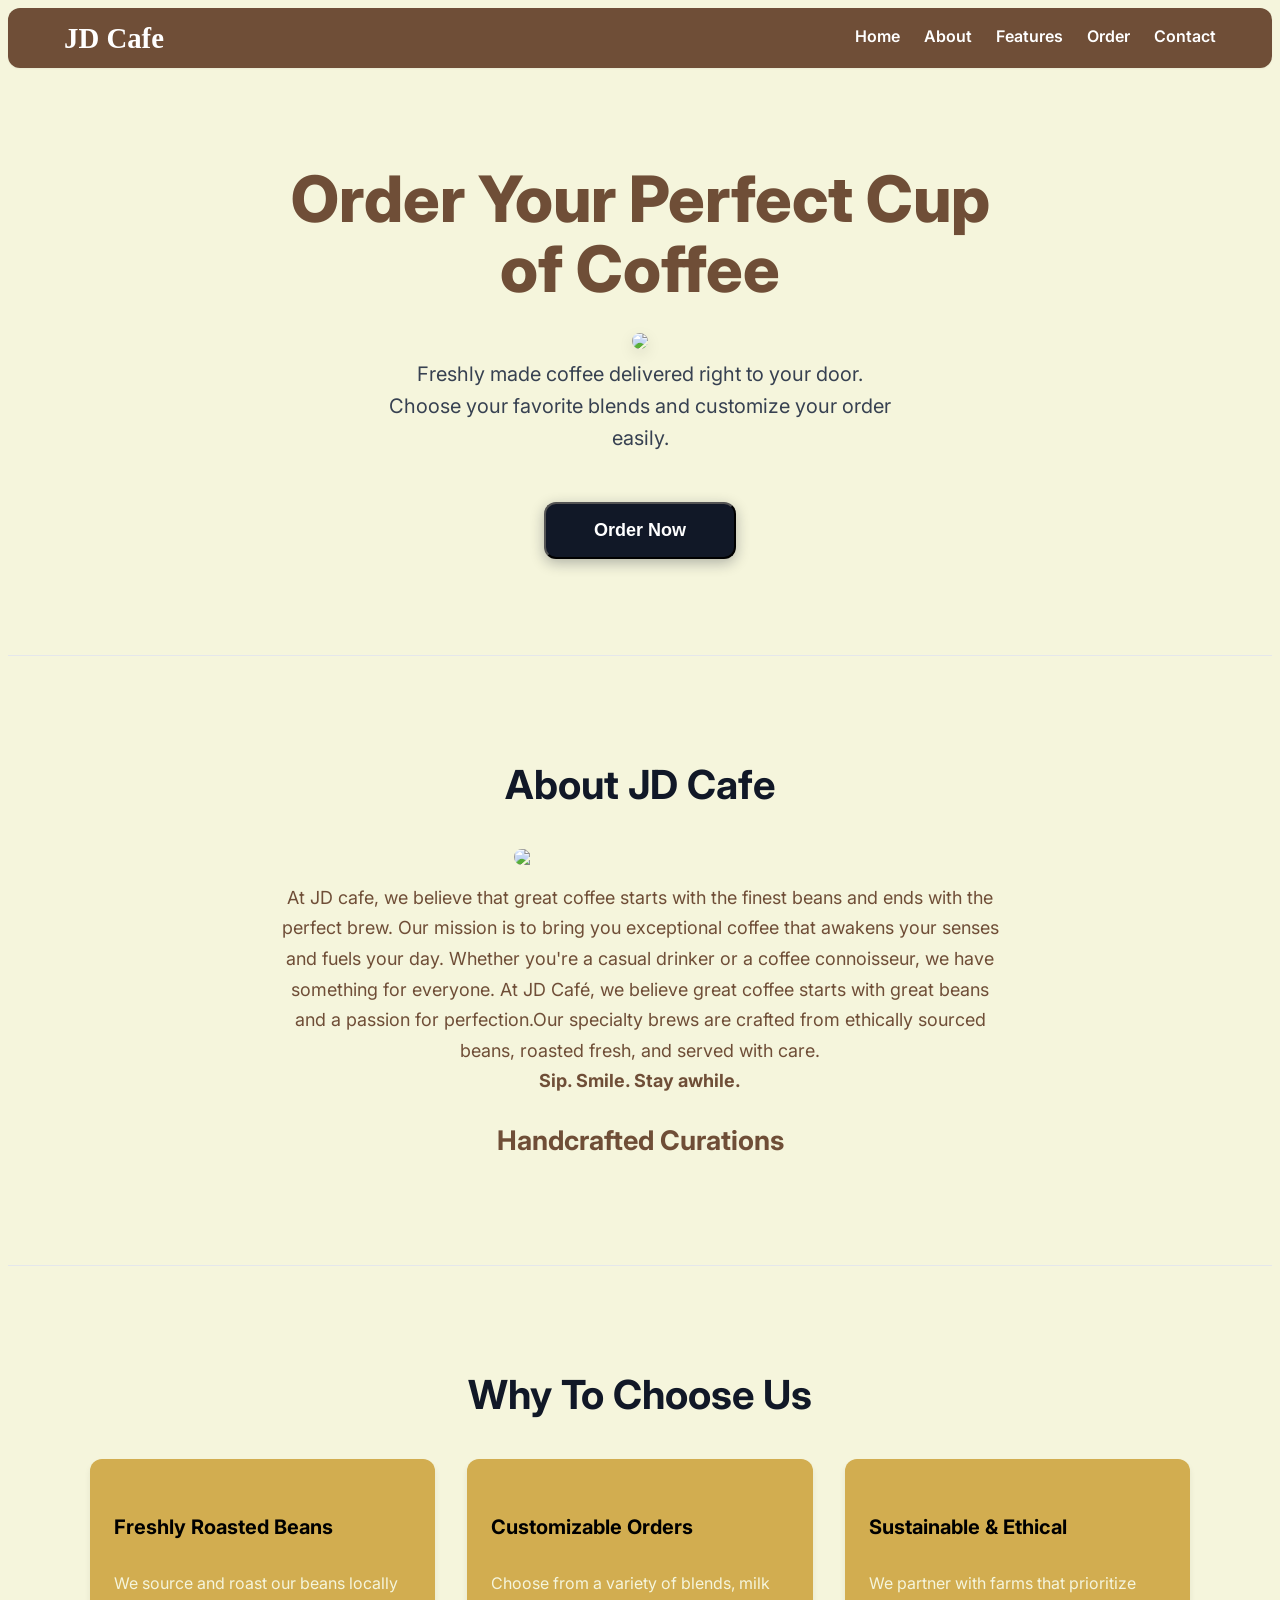
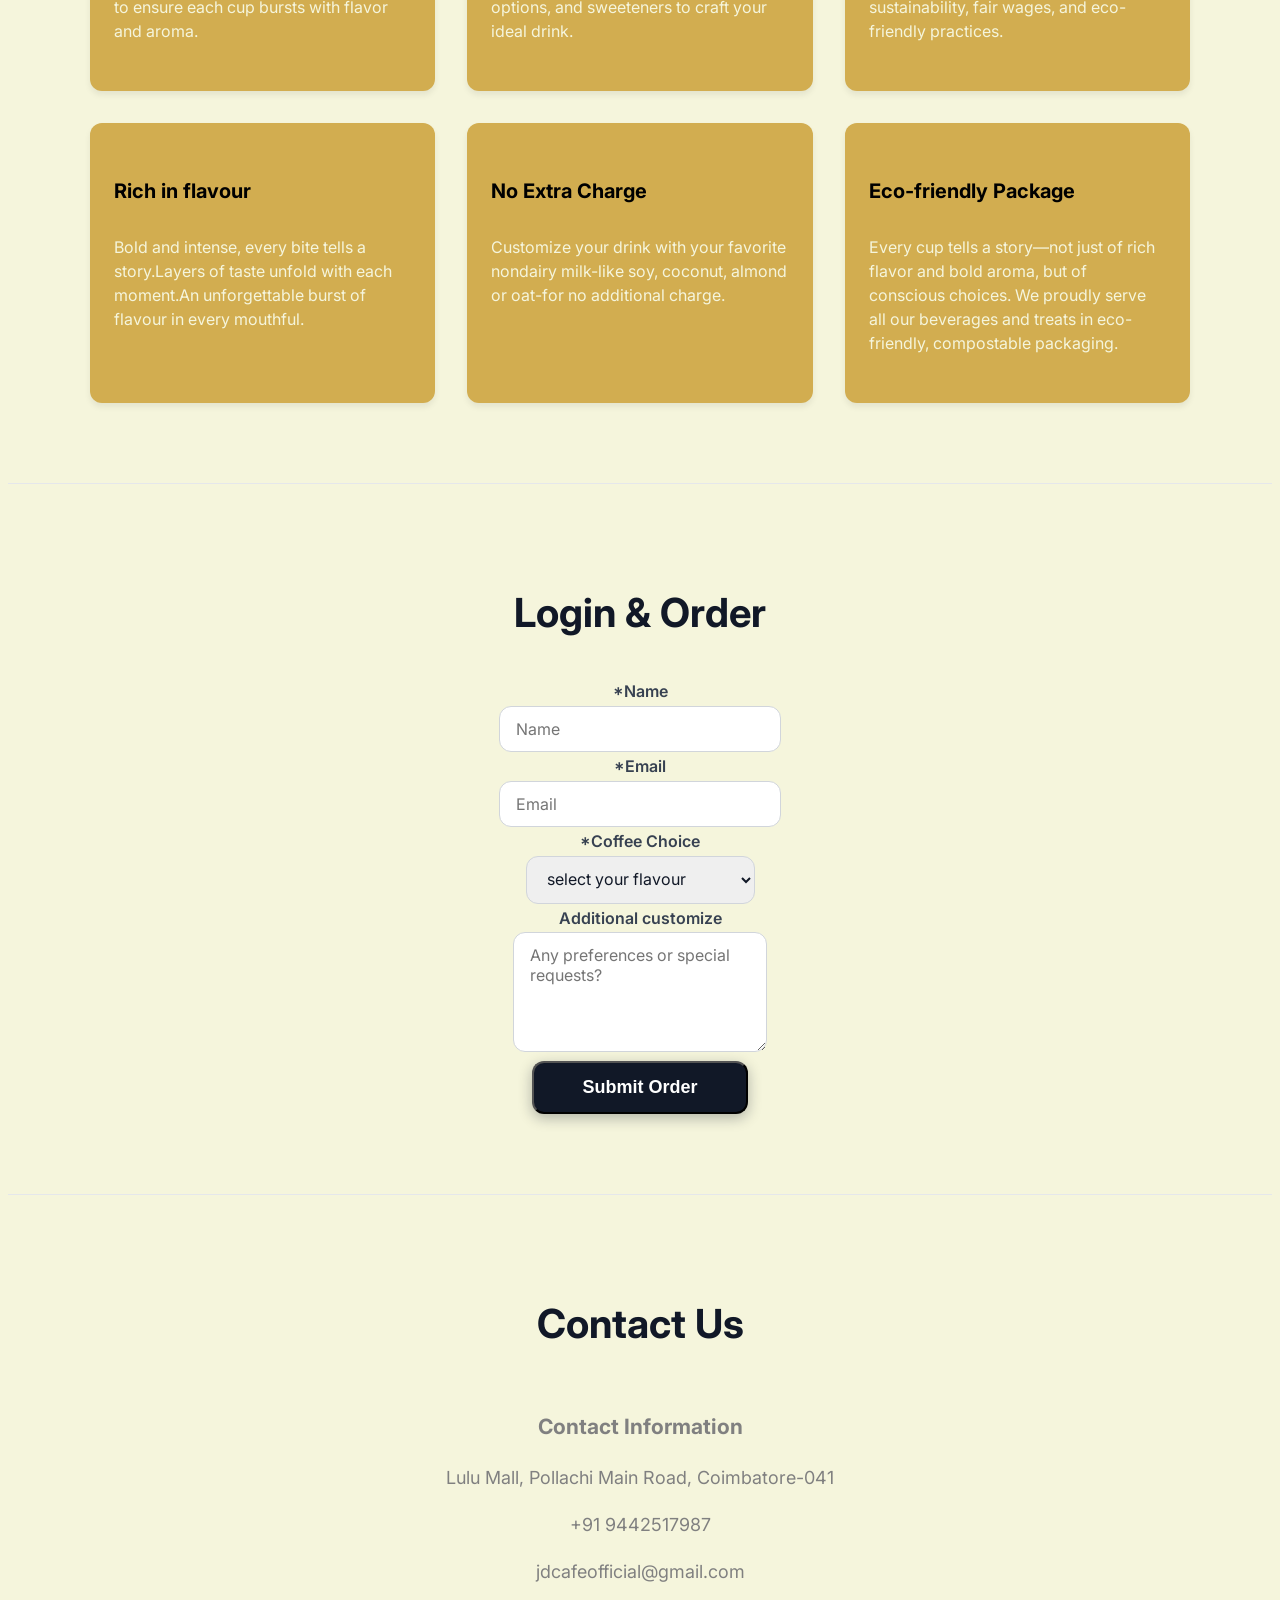
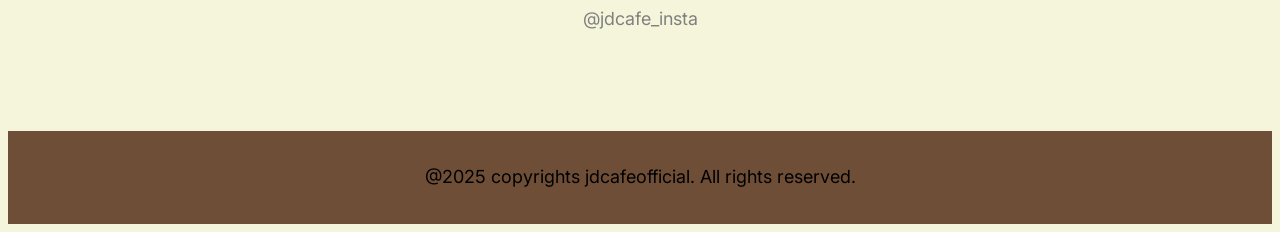
==== tarun1-5.html @ 6876487f "Add files via upload" ====
<!DOCTYPE html>
<html lang="en">
<head>
  <meta charset="UTF-8" />
  <meta name="viewport" content="width=device-width, initial-scale=1" />
  <title>Coffee Order JD Cafe</title>
  <link href="https://fonts.googleapis.com/css2?family=Inter:wght@400;600;800&display=swap" rel="stylesheet" />
  <style>
    *, *::before, *::after {
      box-sizing: border-box;
    }
    body {
      font-family: 'Inter', sans-serif;
      background: #f5f5dc;
      color: #6b7280;
      font-size: 18px;
      line-height: 1.6;
      scroll-behavior: smooth;
    }
    .about-image {
       flex: 1;
       min-width: 300px;
        }
        .form { 
          text-align: center;
        }
    .about-image img {
       width: 20%;
       border-radius: 10px;
       box-shadow: 0 5px 15px rgba(0, 0, 0, 0.1);
      }
      .center{
        flex:1;
        min-width: 300px;
        }
      .center img{
        display: block;
        border-radius: 12px;
        margin-left:auto;
        margin-right: auto;
         width:20%;
      }
      a {
       color: inherit;
       transition: color 0.3s ease;
       text-decoration: none;
      }
      a:hover,
      a:focus-visible {
       color: #111827;
      }
    .logo {
      font-family:'Times New Roman', Times, serif;
      font-size: 1.8rem;
      font-weight: 700;
      color: var(--primary);
     }
    .container {
      color:white;
      max-width: 1200px;
      margin-left: auto;
      margin-right: auto;
      padding-left: 24px;
      padding-right: 24px;
    }
    header {
      position: static;
      text-decoration: none;
      background: #6f4e37;
      z-index: 1000;
      border-radius: 12px;
      box-shadow: 0 1px 2px rgb(0 0 0 / 0.05);
    }
    nav {
      display: flex;
      justify-content: space-between;
      align-items: center;
      height: 60px;
    }
    .nav-links {
      display: flex;
      gap: 24px;
    }
    .nav-links a {
      font-weight: 600;
      font-size: 1rem;
      padding: 4px 0;
      border-bottom: 2px solid transparent;
      transition: border-color 0.3s ease;
    }
    .nav-links a:hover,
    .nav-links a:focus-visible {
      border-color: blanchedalmond;
      color: #f5f5dc;
    }
    .hero {
      padding-top: 96px;
      padding-bottom: 96px;
      text-align: center;
      color: #111827;
    }
    .hero h1 {
      color: #6f4e37;
      font-size: 4rem;
      font-weight: 800;
      line-height: 1.1;
      max-width: 700px;
      margin: 0 auto 24px auto;
    }
    .hero p {
      font-size: 1.25rem;
      max-width: 520px;
      margin: 0 auto 48px auto;
      color: #374151;
    }
    .btn-primary {
      background-color: #111827;
      color: #ffffff;
      font-weight: 700;
      font-size: 1.125rem;
      padding: 16px 48px;
      border-radius: 12px;
      cursor: pointer;
      box-shadow: 0 4px 14px rgb(17 24 39 / 0.3);
      transition: background-color 0.3s ease, transform 0.3s ease;
    }
    .btn-primary:hover,
    .btn-primary:focus-visible {
      background-color: rgb(228, 174, 38) ;
      outline: none;
      transform: translateY(-3px);
      box-shadow: 0 10px 30px goldenrod;
    }
    section {
      padding-top: 64px;
      padding-bottom: 80px;
    }
    section:not(:last-of-type) {
      border-bottom: 1px solid #e5e7eb;
    }
    h2.section-title {
      color: #111827;
      font-weight: 700;
      font-size: 2.5rem;
      margin-bottom: 32px;
      text-align: center;
    }
    .about-text {
      text-align: center;
      max-width: 720px;
      margin-left: auto;
      margin-right: auto;
      font-size: 1.125rem;
      color: #6f4e37;
      line-height: 1.7;
    }
    .features-grid {
      display: grid;
      grid-template-columns: repeat(auto-fit, minmax(280px, 1fr));
      gap: 32px;
      max-width: 1100px;
      margin-left: auto;
      margin-right: auto;
    }
    .feature-card {
      background-color: rgb(210, 173, 80);
      border-radius: 12px;
      box-shadow: 0 4px 6px rgb(0 0 0 / 0.07);
      padding: 32px 24px;
      display: flex;
      flex-direction: column;
      align-items: flex-start;
      transition: box-shadow 0.3s ease, transform 0.3s ease;
    }
    .feature-card:hover,
    .feature-card:focus-within {
      box-shadow: 0 8px 20px rgb(0 0 0 / 0.12);
      transform: translateY(-6px);
      outline: none;
    }
    .feature-title {
      font-weight: 700;
      font-size: 1.25rem;
      color: black;
      margin-bottom: 12px;
    }
    .feature-desc {
      font-size: 1rem;
      color: #f5f5dc;
      line-height: 1.5;
    }
    .contact {
       align-items: center;
    }
    .contact-form {
      text-align: center;
      max-width: 600px;
      margin-left: auto;
      margin-right: auto;
      display: flex;
      flex-direction: column;
      gap: 24px;
    }
    .contact-info {
      color: gray;
    }
    label {
      font-weight: 600;
      font-size: 1rem;
      margin-bottom: 8px;
      color: #374151;
    }
    input[type="text"],
    input[type="email"],
    select,
    textarea {
      border: 1.5px solid #d1d5db;
      border-radius: 12px;
      padding: 12px 16px;
      font-size: 1rem;
      color: #111827;
      transition: border-color 0.3s ease, box-shadow 0.3s ease;
      font-family: 'Inter', sans-serif;
      resize: vertical;
      min-height: 44px;
    }
    textarea {
      min-height: 120px;
    }
    input[type="text"]:focus,
    input[type="email"]:focus,
    select:focus,
    textarea:focus {
      border-color: #8b5cf6;
      box-shadow: 0 0 8px rgb(139 92 246 / 0.5);
    }
    .bold{
      text-align: center;
      color:#6f4e37;
    }
    .submit-btn {
      align-self: flex-start;
      background-color: #111827;
      color: #ffffff;
      padding: 14px 48px;
      font-weight: 700;
      font-size: 1.125rem;
      border-radius: 12px;
      cursor: pointer;
      transition: background-color 0.3s ease, transform 0.3s ease;
      box-shadow: 0 4px 14px rgb(17 24 39 / 0.3);
    }
    .submit-btn:hover:not(:disabled),
    .submit-btn:focus-visible:not(:disabled) {
      background-color: rgb(228, 174, 38);
      transform: translateY(-3px);
      outline: none;
      box-shadow: 0 10px 30px grey;
    }
    footer {
      border: #6f4e37;
      background-color: #6f4e37;
            color: black;
            text-align: center;
            padding: 2rem;
      }
    @media (max-width: 640px) {
      .hero h1 {
        font-size: 2.5rem;
        padding: 0 8px;
      }
      .section-title {
        font-size: 2rem;
      }
    }
  </style>
</head>
<body>
  <header>
    <div class="container" role="banner">
      <nav aria-label="Primary navigation" role="navigation">
        <a href="#home" class="logo">JD Cafe</a>
        <div class="nav-links">
          <a href="#home">Home</a>
          <a href="#about">About</a>
          <a href="#features">Features</a>
          <a href="#contact">Order</a>
          <a href="#contacts">Contact</a>
        </div>
      </nav>
    </div>
  </header>

  <main>
    <section id="home" class="hero">
      <h1 >Order Your Perfect Cup of Coffee</h1>
      <div class="about-image">
        <img src="https://static.vecteezy.com/system/resources/previews/009/224/874/non_2x/simple-coffee-cup-for-the-hot-drink-menu-in-the-cafe-vector.jpg" ></div>
      <p>Freshly made coffee delivered right to your door. Choose your favorite blends and customize your order easily.</p>
      <button class="btn-primary" onclick="document.getElementById('contact').scrollIntoView({behavior:'smooth'})">Order Now</button>
     </section>

    <section id="about" aria-labelledby="about-title">
      <h2 class="section-title" id="about-title">About JD Cafe</h2><div>
        <div class="center" >
      <img src="https://tse1.mm.bing.net/th?id=OIP.bHmvoPegcEVZgqT0uuQA7gHaHa&pid=Api&P=0&h=180" ></div>
      <p class="about-text">At JD cafe, we believe that great coffee starts with the finest beans and ends with the perfect brew. Our mission is to bring you exceptional coffee that awakens your senses and fuels your day. Whether you're a casual drinker or a coffee connoisseur, we have something for everyone.
        At JD Café, we believe great coffee starts with great beans and a passion for perfection.Our specialty brews are crafted from ethically sourced beans, roasted fresh, and served with care.   
        <b><br>Sip. Smile. Stay awhile.</b><br>
      </p>
      <h2 class="bold" id="bold">Handcrafted Curations</h2>
    </section>

    <section id="features" aria-labelledby="features-title">
      <h2 class="section-title" id="features-title">Why To Choose Us</h2>
      <div class="features-grid">
        <article class="feature-card" aria-describedby="feature1-desc">
          <h3 class="feature-title">Freshly Roasted Beans</h3>
          <p class="feature-desc" id="feature1-desc">We source and roast our beans locally to ensure each cup bursts with flavor and aroma.</p>
        </article>
        <article class="feature-card" aria-describedby="feature2-desc">
          <h3 class="feature-title">Customizable Orders</h3>
          <p class="feature-desc" id="feature2-desc">Choose from a variety of blends, milk options, and sweeteners to craft your ideal drink.</p>
        </article>
        <article class="feature-card" aria-describedby="feature3-desc">
          <h3 class="feature-title">Sustainable & Ethical</h3>
          <p class="feature-desc" id="feature3-desc">We partner with farms that prioritize sustainability, fair wages, and eco-friendly practices.</p>
        </article>
        <article class="feature-card" aria-describedby="feature4-desc">
          <h3 class="feature-title">Rich in flavour</h3>
          <p class="feature-desc" id="feature3-desc">Bold and intense, every bite tells a story.Layers of taste unfold with each moment.An unforgettable burst of flavour in every mouthful.</p>
        </article>
         <article class="feature-card" aria-describedby="feature5-desc">
          <h3 class="feature-title">No Extra Charge</h3>
          <p class="feature-desc" id="feature3-desc">Customize your drink with your favorite nondairy milk-like soy, coconut, almond or oat-for no additional charge.</p>
        </article>
        <article class="feature-card" aria-describedby="feature6-desc">
          <h3 class="feature-title">Eco-friendly Package</h3>
          <p class="feature-desc" id="feature3-desc">Every cup tells a story—not just of rich flavor and bold aroma, but of conscious choices. We proudly serve all our beverages and treats in eco-friendly, compostable packaging.</p>
        </article>
      </div>
    </section>

    <section id="contact" aria-labelledby="contact-title">
      <h2 class="section-title" id="contact-title">Login & Order</h2>
      
      <form class="contact-form" novalidate aria-live="polite"> 
        <div>
          <label for="name"><span>*</span>Name</label>
          <div>
          <input type="text" id="name" name="name" placeholder="Name" />
          </div>
          <div>
            <label for="email"><span>*</span>Email</label>
            <div>
          <input type="email" id="email" placeholder="Email" name="email"/>
        <div></div>
          <label for="coffee"><span>*</span>Coffee Choice</label>
          <div>
          <select id="coffee" name="coffee">
            <option value="">select your flavour</option>
            <option value="black coffee">Black Coffee</option>
            <option value="cold coffee">Cold Coffee</option>
            <option value="latte">Latte</option>
            <option value="frappe">Frappe</option>
            <option value="cappuccino">Cappuccino(bestseller)</option>
            <option value="iced coffee">Iced Coffee</option>
            <option value="coldbrew">Cold Brew</option>
          </select>
        </div>
      </div>
    <div>
          <label for="message">Additional customize</label>
          <div>
          <textarea id="message" name="message" placeholder="Any preferences or special requests?"></textarea>
        </div></div>
        <button type="submit" class="submit-btn" >Submit Order</button>
      </form>
    </section>

    <section id="contacts">
        <h2 class="section-title">Contact Us</h2>
        <div class="contact-form" >
            <div class="contact-info">
                <h3>Contact Information</h3>
                <div class="info-item"></div>
                    <p>Lulu Mall, Pollachi Main Road, Coimbatore-041</p>
                <div class="info-item"></div>
                    <p>+91 9442517987</p>
                <div class="info-item"></div>
                    <p>jdcafeofficial@gmail.com</p>
                <div class="info-item"></div>
                    <p>@jdcafe_insta</p>
            </div>
        </div>
    </section>

    <footer>
       <div id="footer">
        @2025 copyrights jdcafeofficial. All rights reserved.
       </div></footer>
  </main>
</body>
</html>
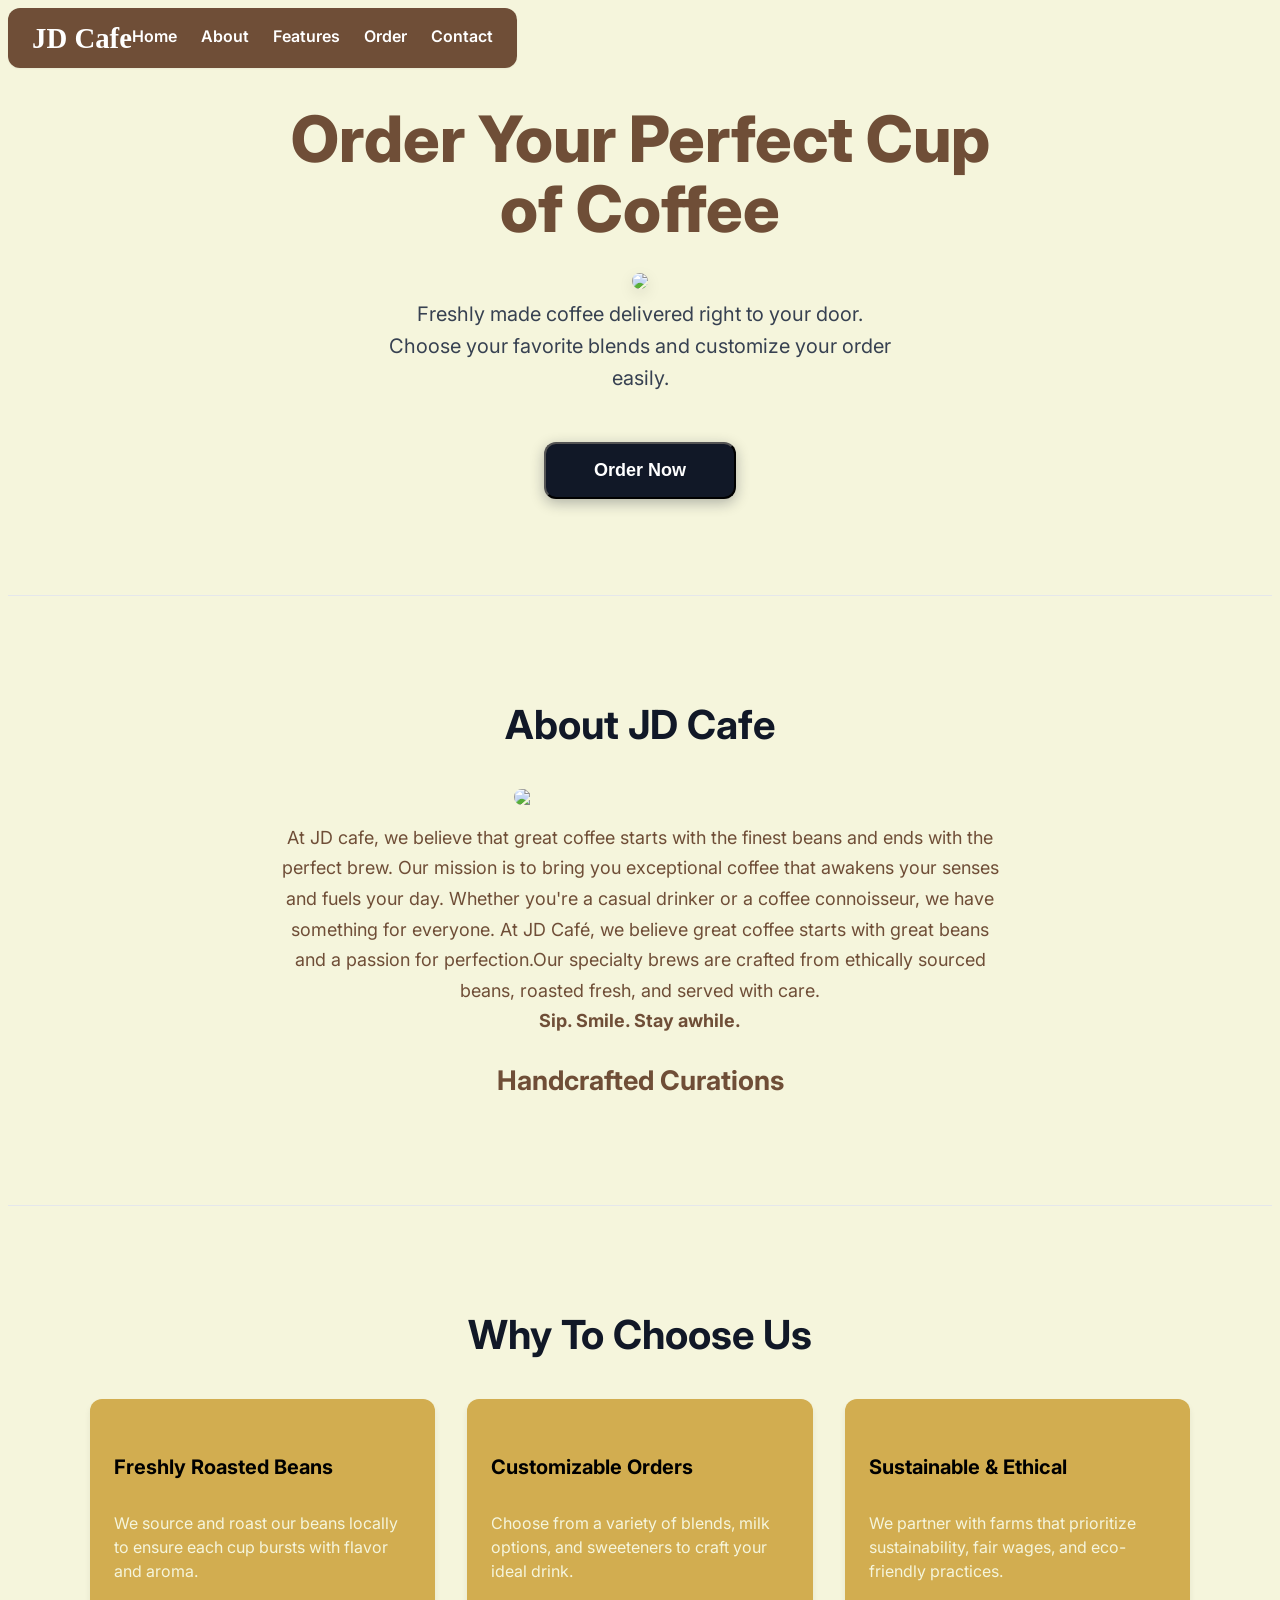
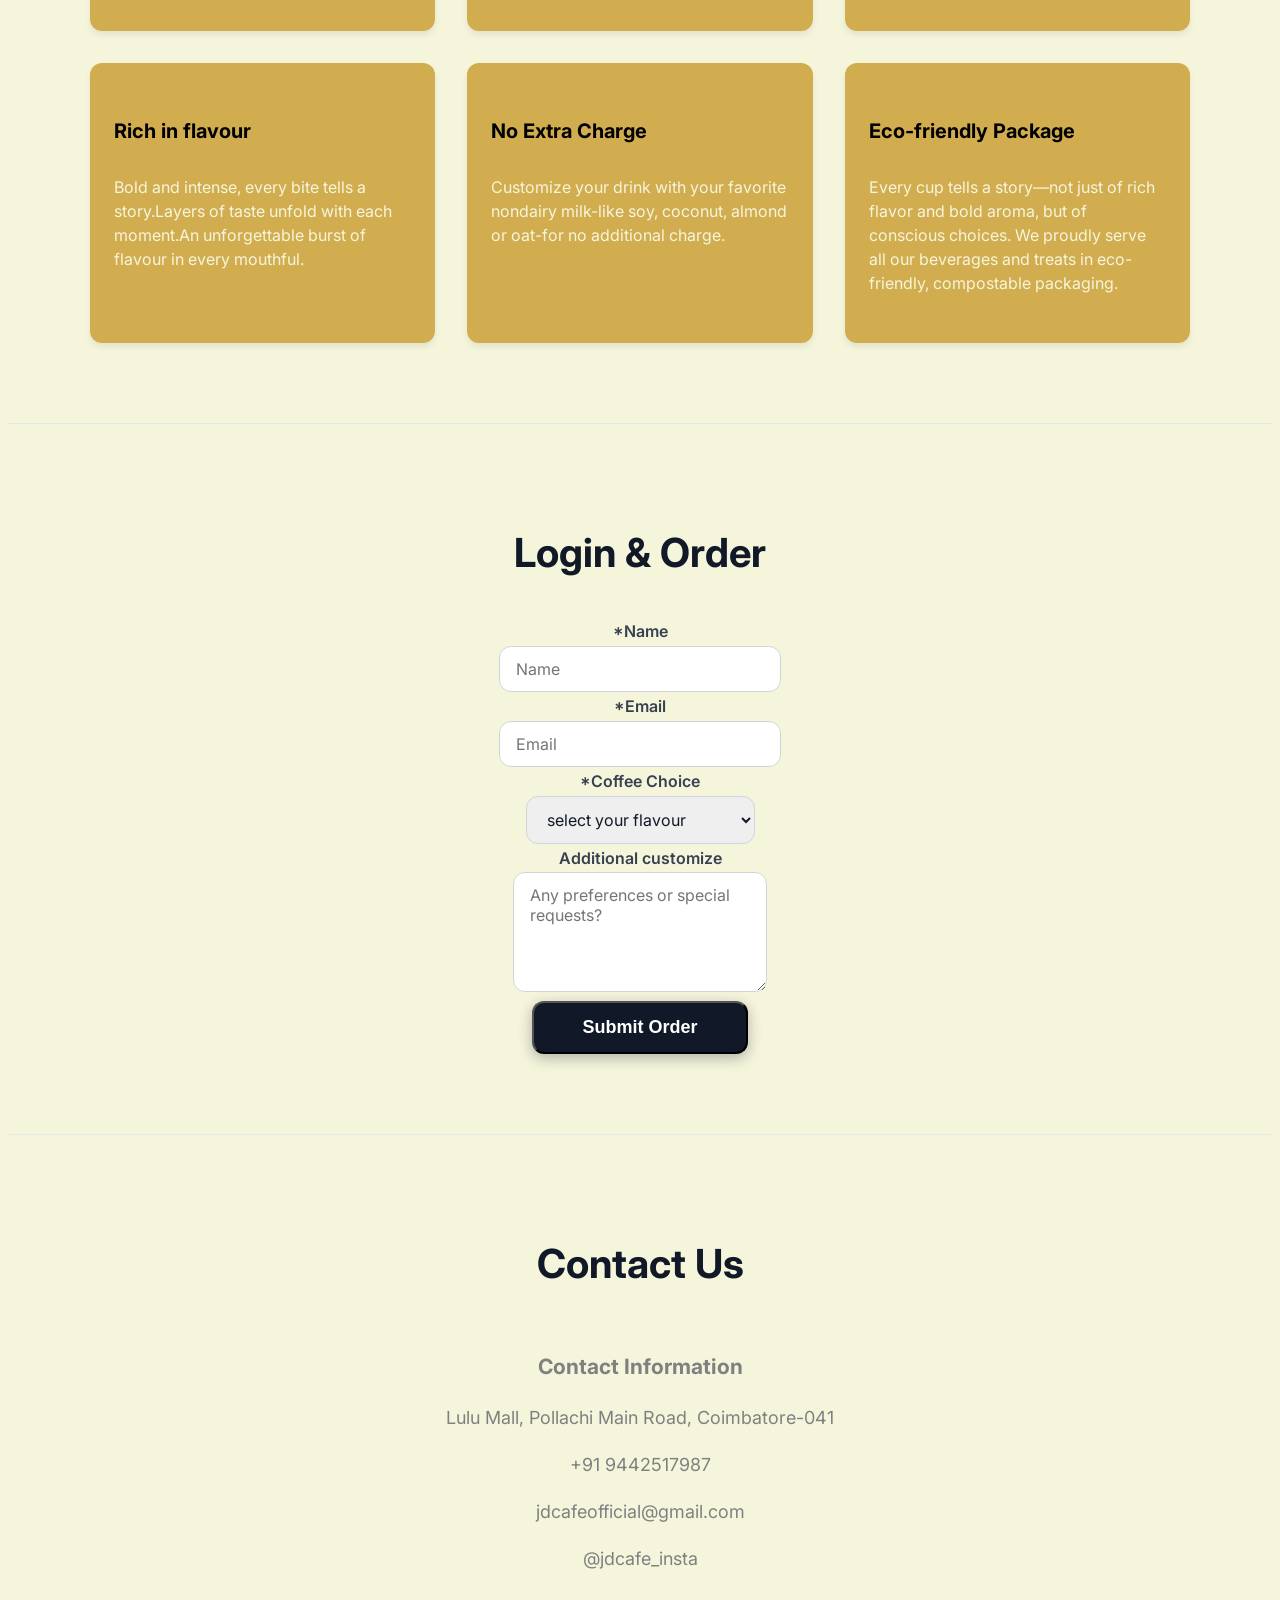
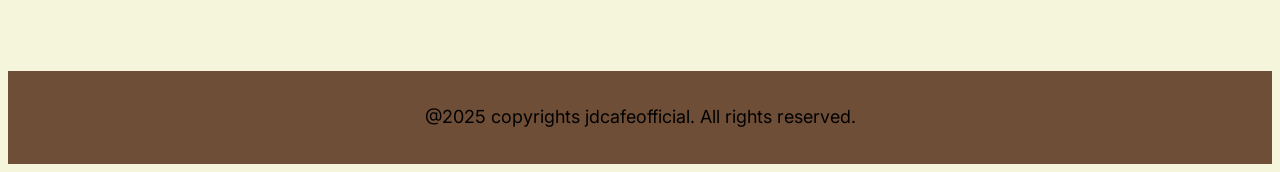
==== commit 2b44b4b3: "Update tarun1-5.html" ====
--- a/tarun1-5.html
+++ b/tarun1-5.html
@@ -64,7 +64,7 @@
       padding-right: 24px;
     }
     header {
-      position: static;
+      position: fixed;
       text-decoration: none;
       background: #6f4e37;
       z-index: 1000;
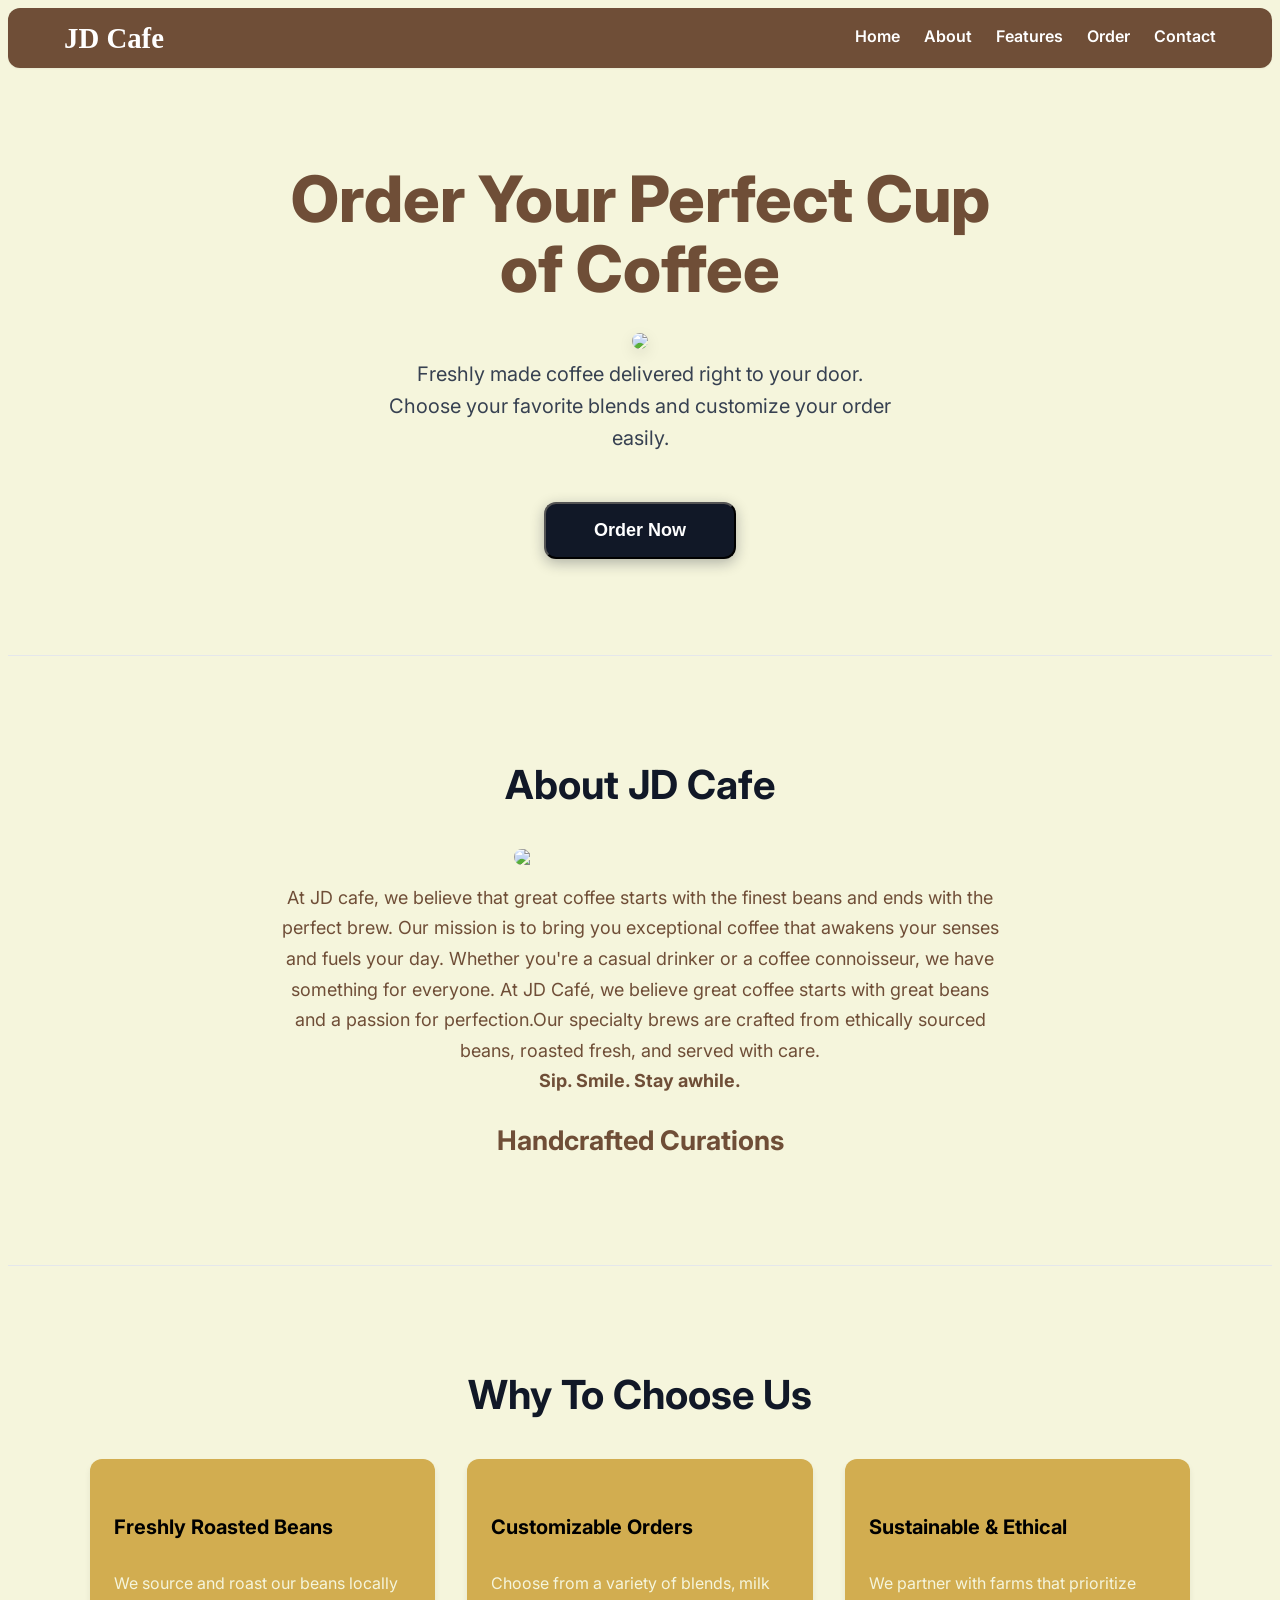
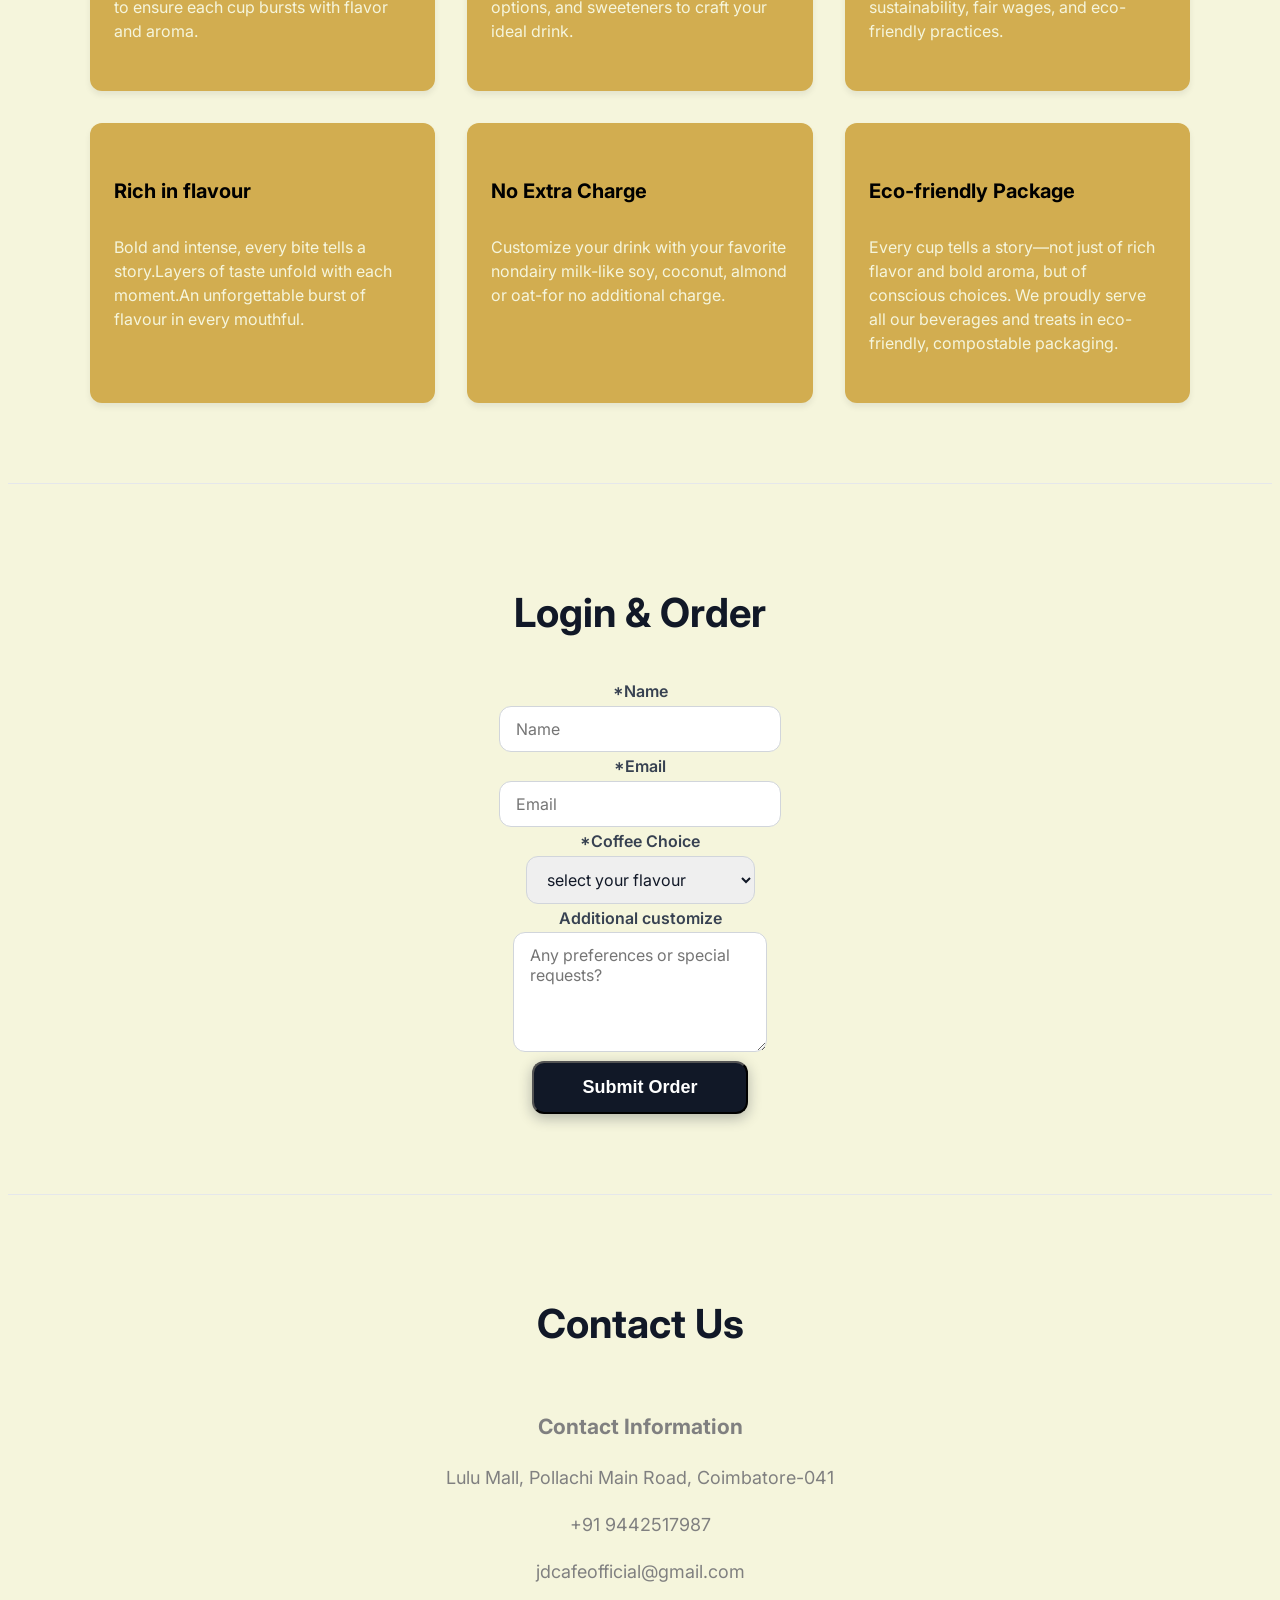
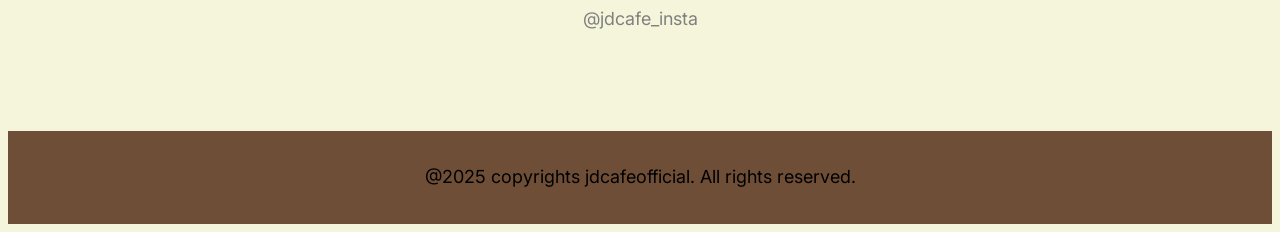
==== commit d7df35c3: "Update tarun1-5.html" ====
--- a/tarun1-5.html
+++ b/tarun1-5.html
@@ -64,7 +64,7 @@
       padding-right: 24px;
     }
     header {
-      position: fixed;
+      position: static;
       text-decoration: none;
       background: #6f4e37;
       z-index: 1000;
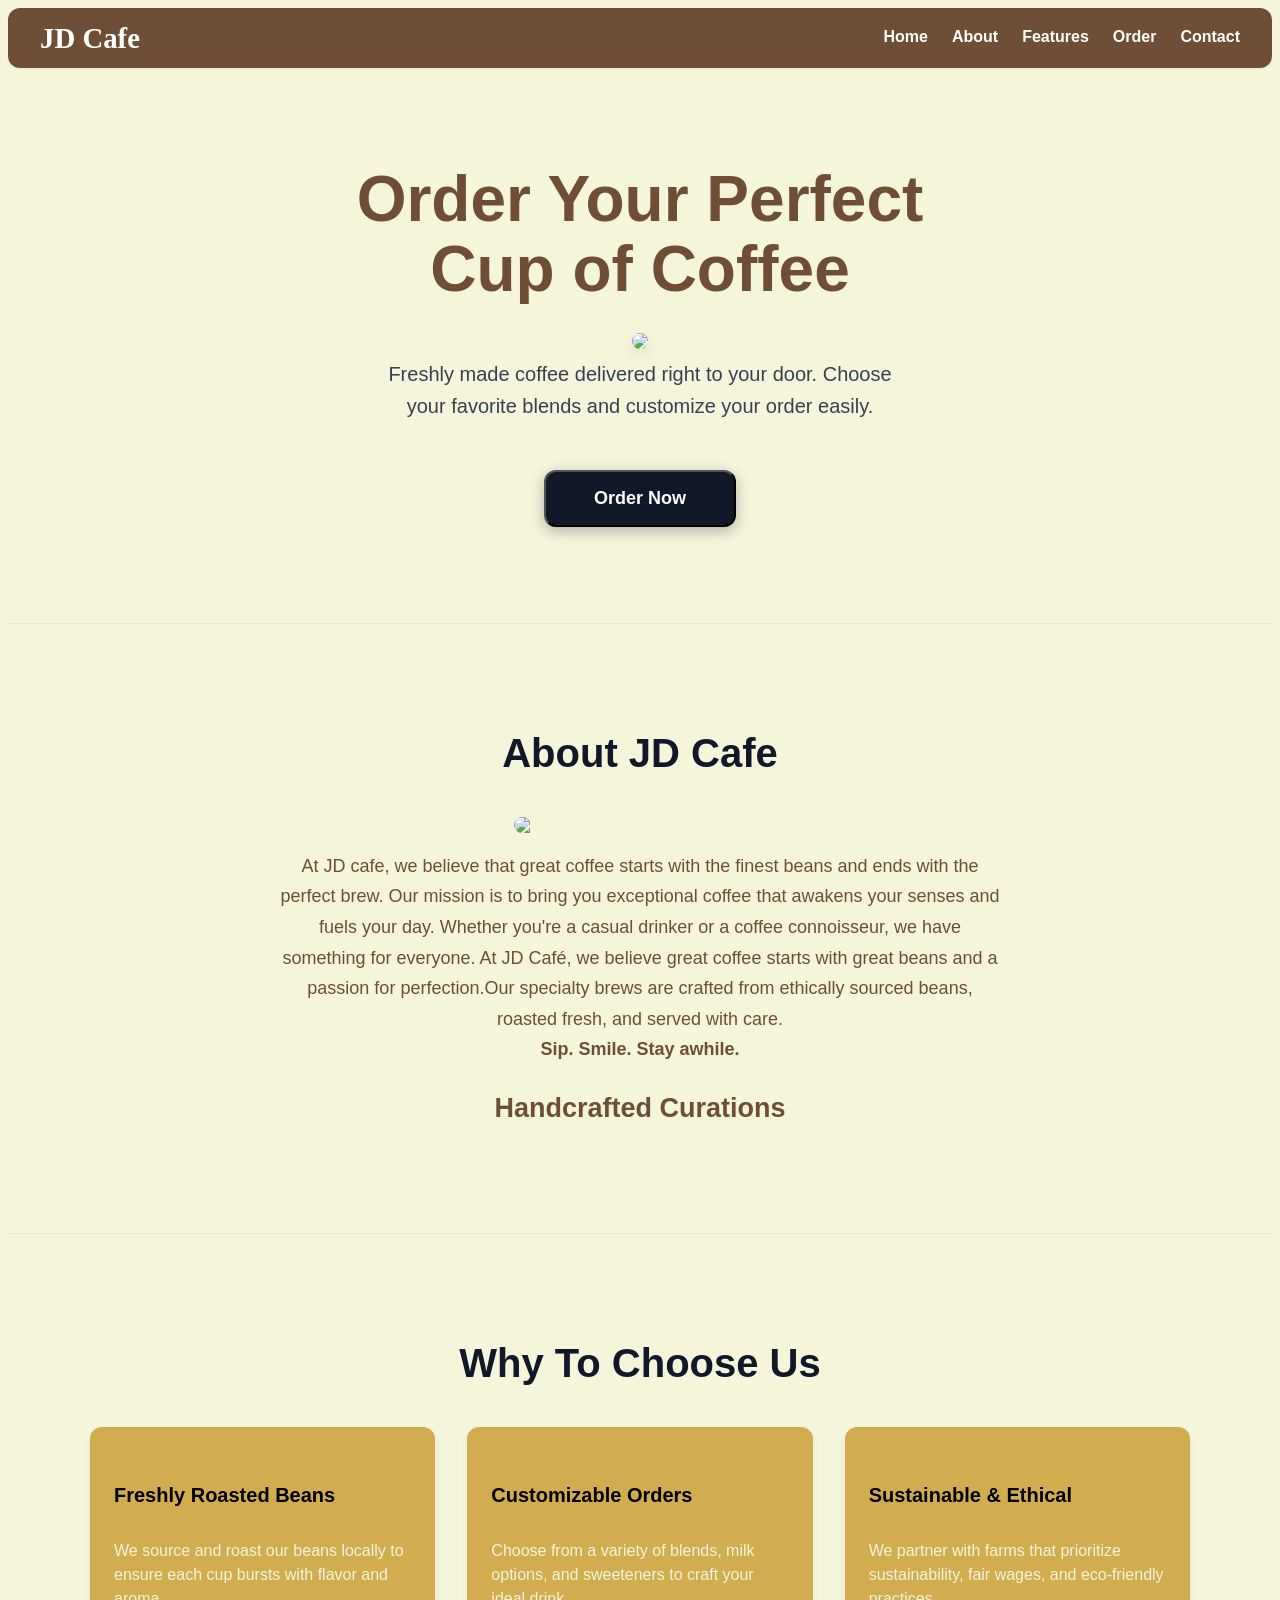
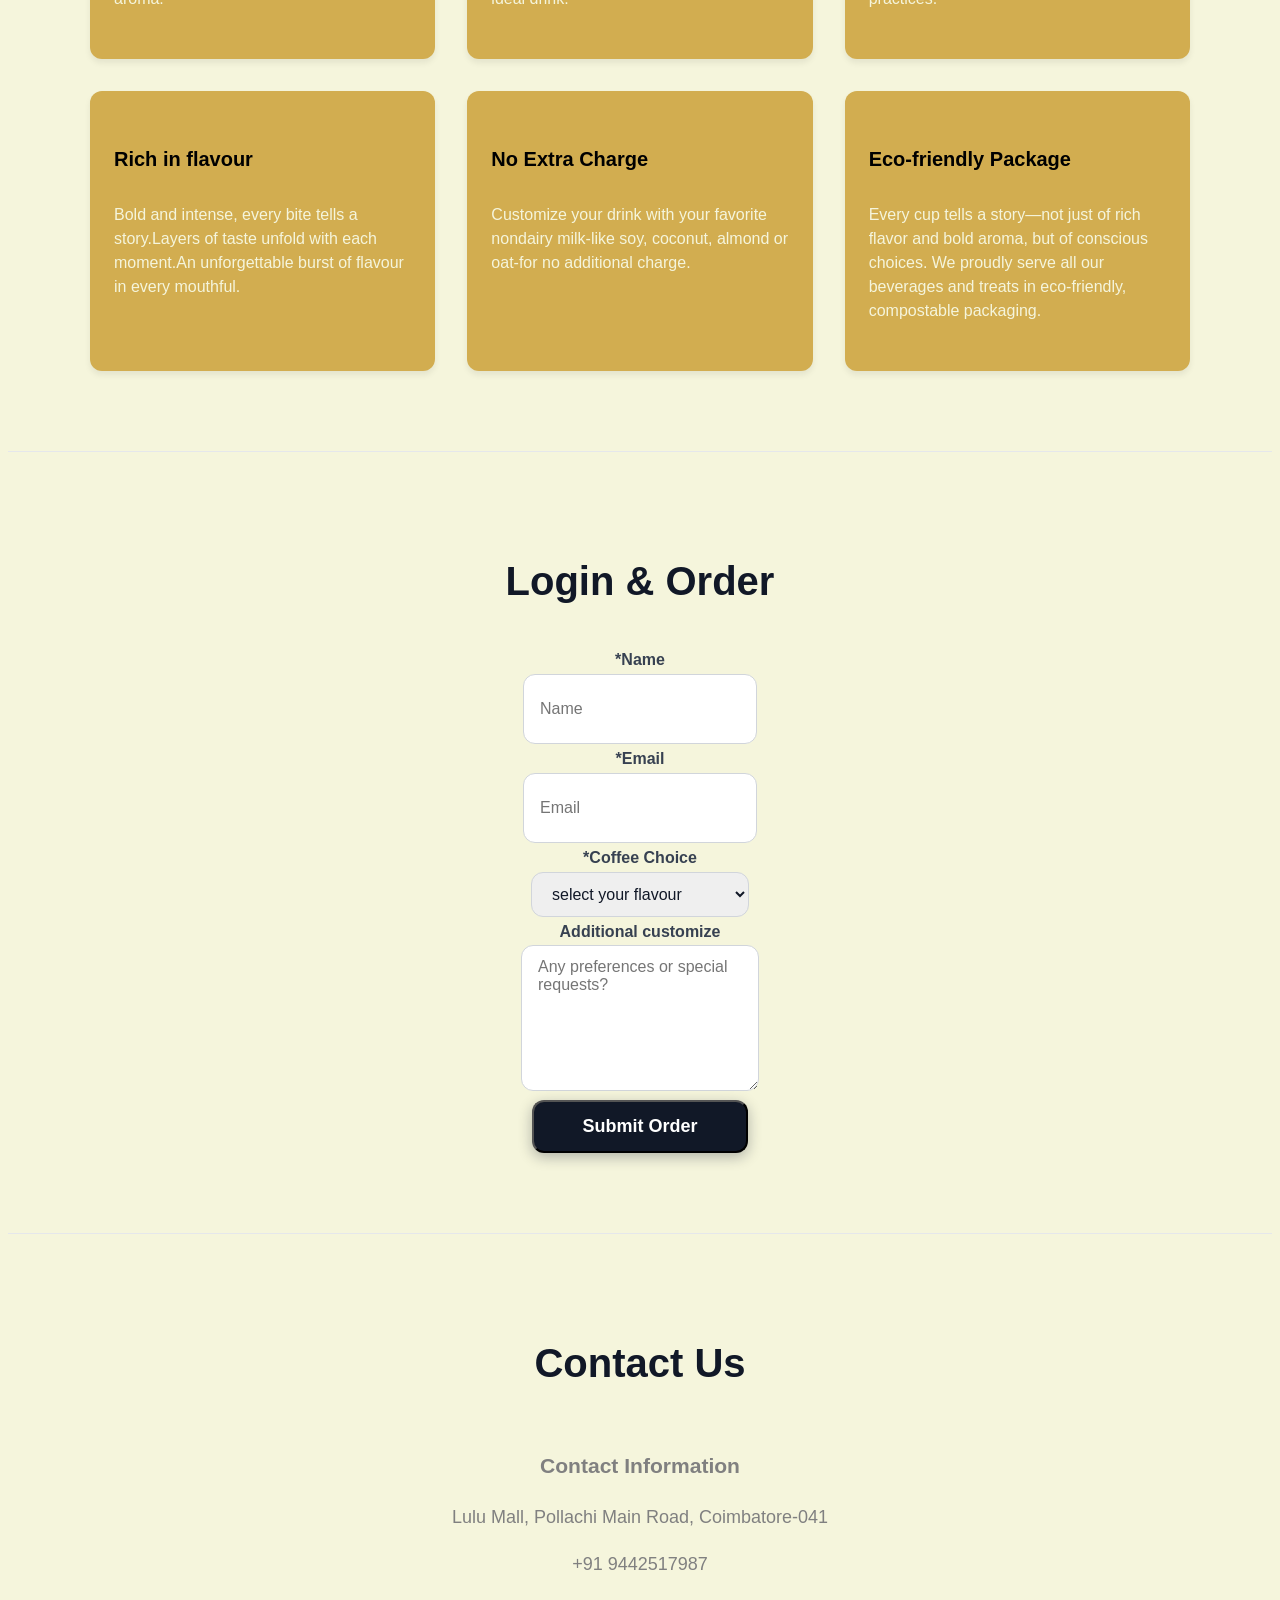
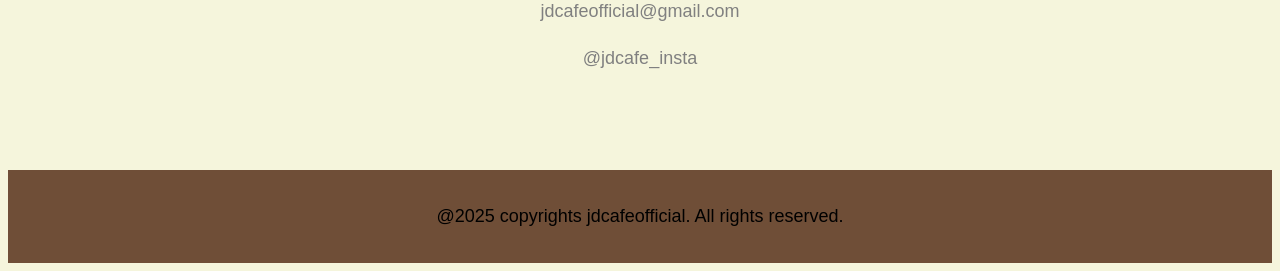
==== commit 78875c37: "Update tarun1-5.html" ====
--- a/tarun1-5.html
+++ b/tarun1-5.html
@@ -4,11 +4,7 @@
   <meta charset="UTF-8" />
   <meta name="viewport" content="width=device-width, initial-scale=1" />
   <title>Coffee Order JD Cafe</title>
-  <link href="https://fonts.googleapis.com/css2?family=Inter:wght@400;600;800&display=swap" rel="stylesheet" />
   <style>
-    *, *::before, *::after {
-      box-sizing: border-box;
-    }
     body {
       font-family: 'Inter', sans-serif;
       background: #f5f5dc;
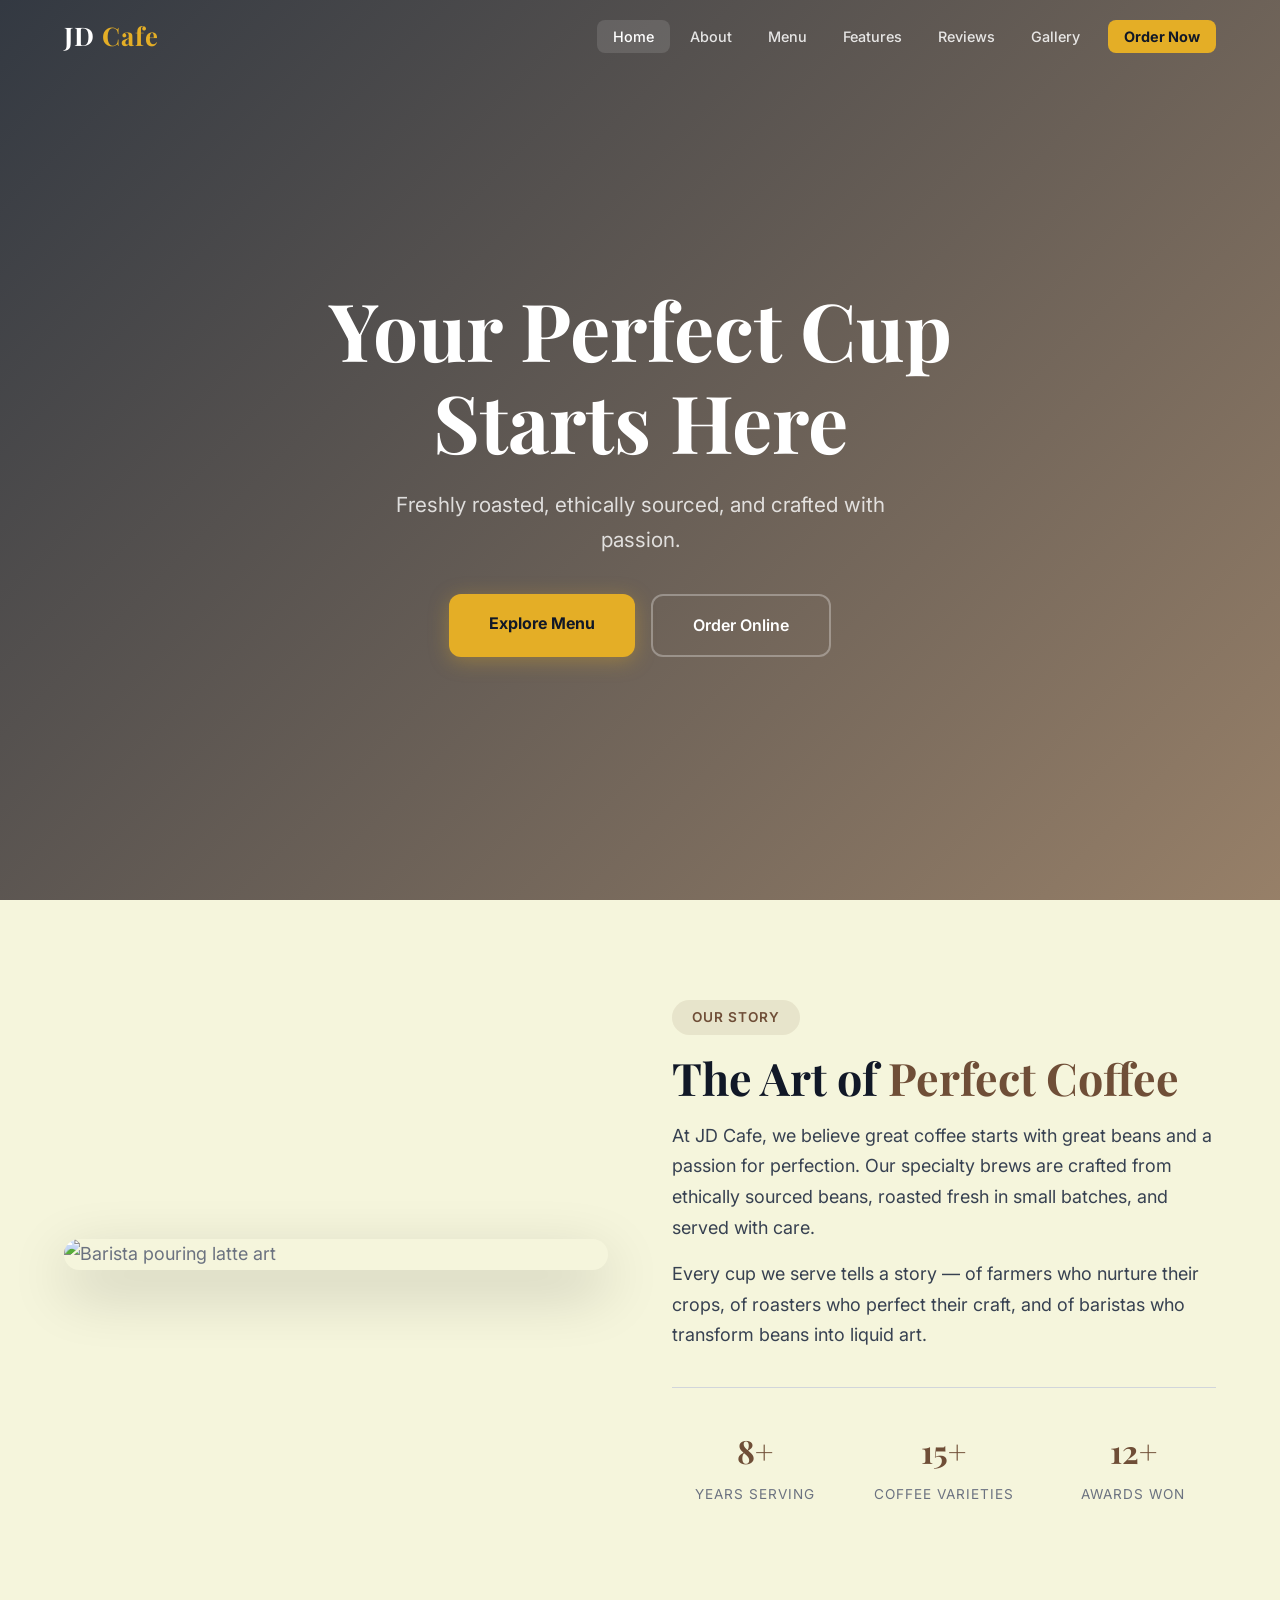
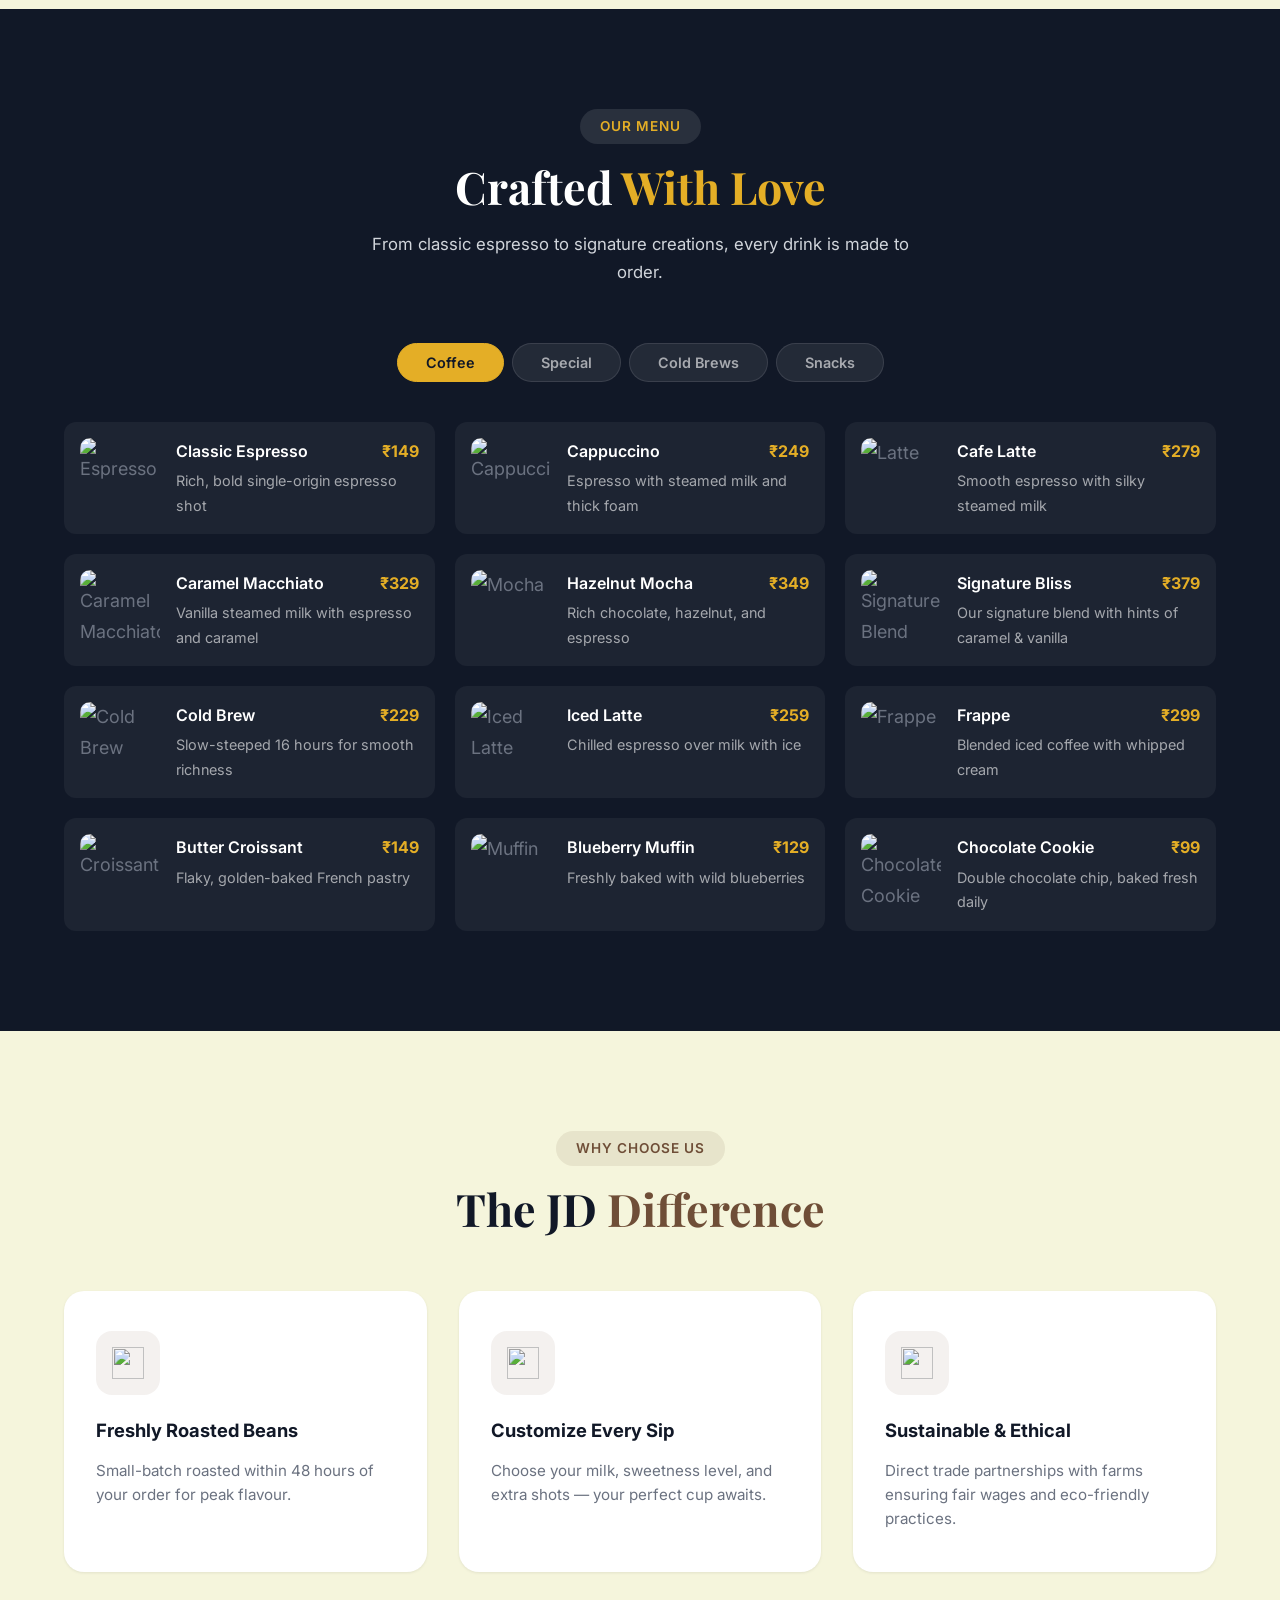
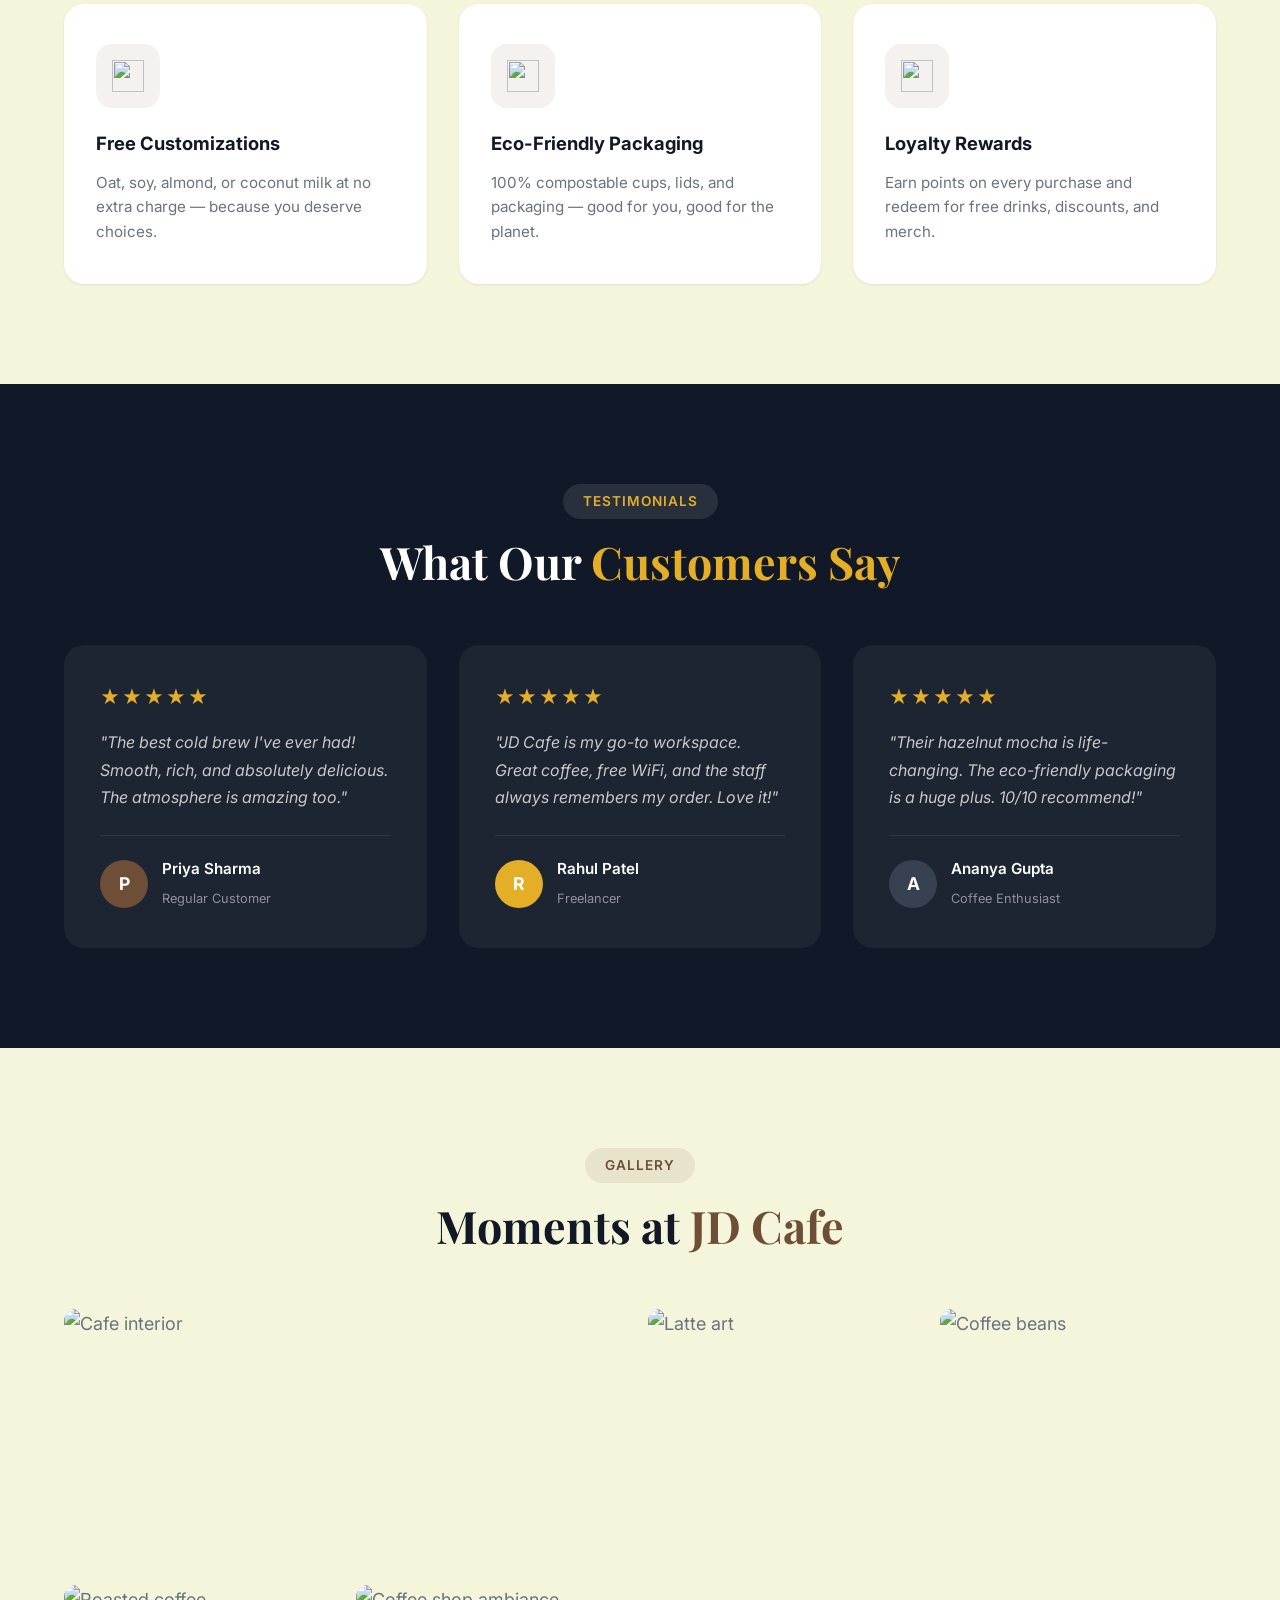
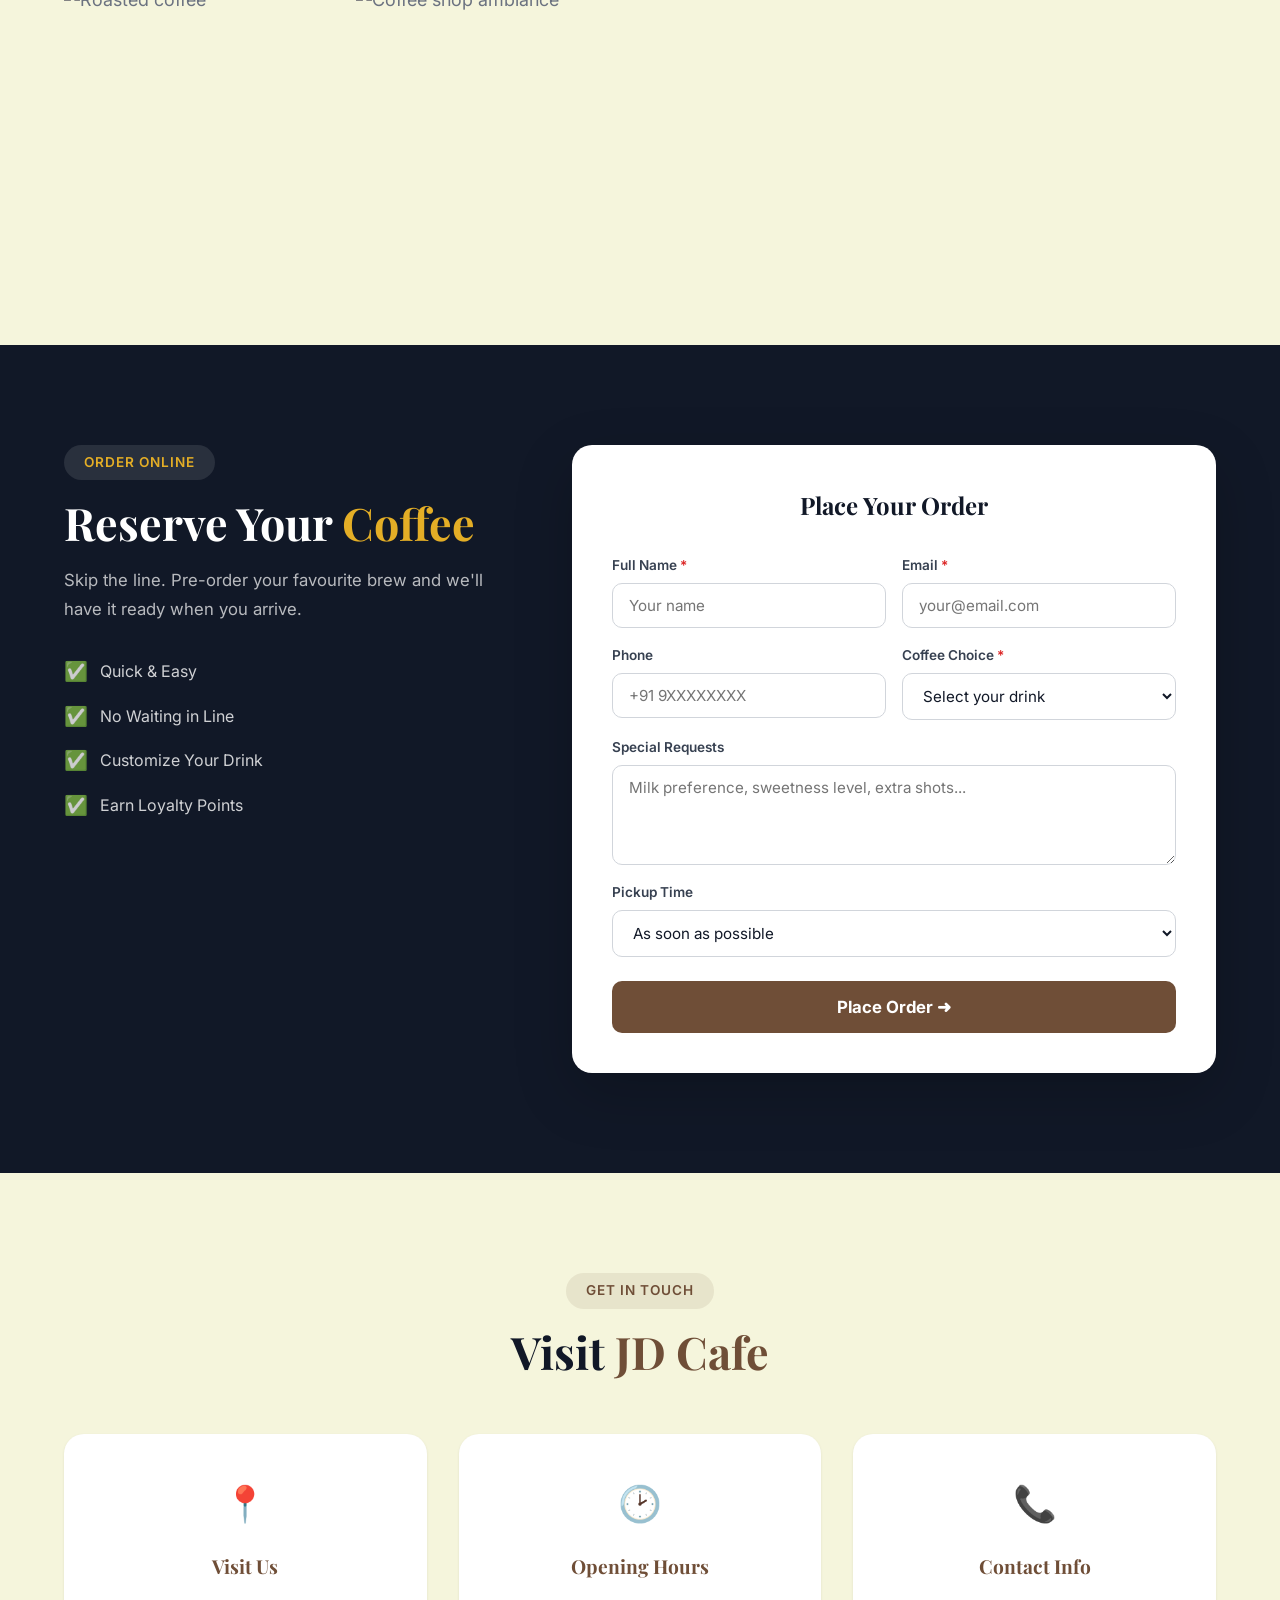
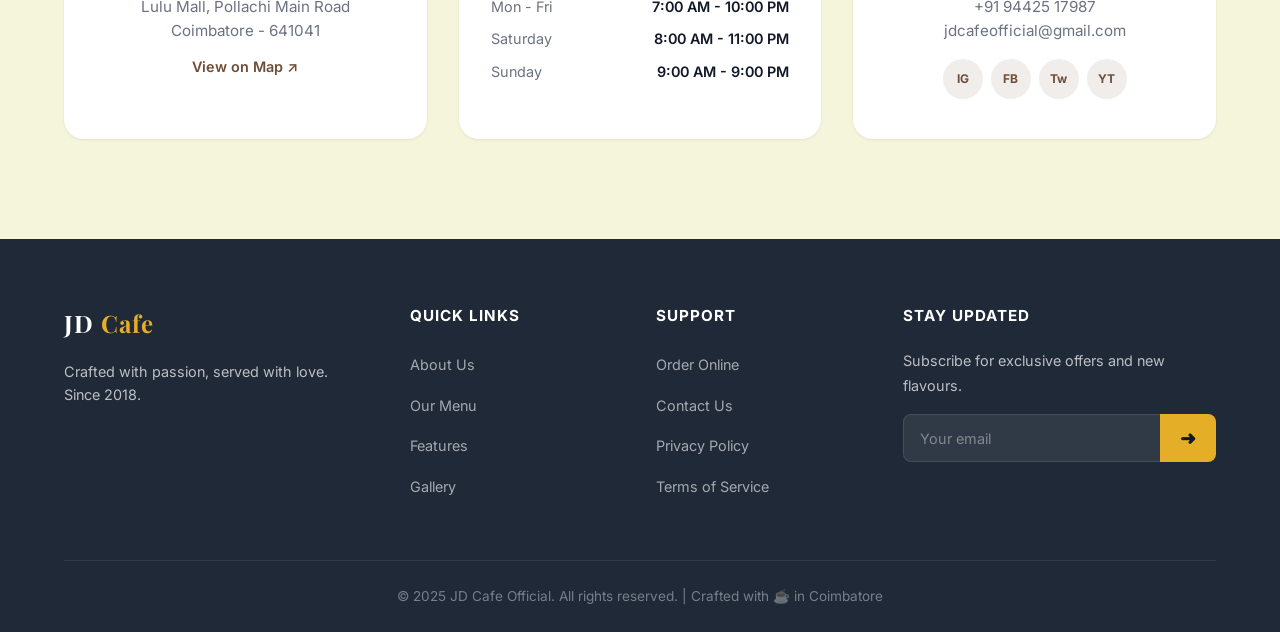
==== commit fdea484b: "Complete JD Cafe website - responsive coffee shop with menu, gallery, testimonials, order form, and " ====
--- a/tarun1-5.html
+++ b/tarun1-5.html
@@ -1,400 +1,534 @@
-<!DOCTYPE html>
-<html lang="en">
-<head>
-  <meta charset="UTF-8" />
-  <meta name="viewport" content="width=device-width, initial-scale=1" />
-  <title>Coffee Order JD Cafe</title>
-  <style>
-    body {
-      font-family: 'Inter', sans-serif;
-      background: #f5f5dc;
-      color: #6b7280;
-      font-size: 18px;
-      line-height: 1.6;
-      scroll-behavior: smooth;
-    }
-    .about-image {
-       flex: 1;
-       min-width: 300px;
-        }
-        .form { 
-          text-align: center;
-        }
-    .about-image img {
-       width: 20%;
-       border-radius: 10px;
-       box-shadow: 0 5px 15px rgba(0, 0, 0, 0.1);
-      }
-      .center{
-        flex:1;
-        min-width: 300px;
-        }
-      .center img{
-        display: block;
-        border-radius: 12px;
-        margin-left:auto;
-        margin-right: auto;
-         width:20%;
-      }
-      a {
-       color: inherit;
-       transition: color 0.3s ease;
-       text-decoration: none;
-      }
-      a:hover,
-      a:focus-visible {
-       color: #111827;
-      }
-    .logo {
-      font-family:'Times New Roman', Times, serif;
-      font-size: 1.8rem;
-      font-weight: 700;
-      color: var(--primary);
-     }
-    .container {
-      color:white;
-      max-width: 1200px;
-      margin-left: auto;
-      margin-right: auto;
-      padding-left: 24px;
-      padding-right: 24px;
-    }
-    header {
-      position: static;
-      text-decoration: none;
-      background: #6f4e37;
-      z-index: 1000;
-      border-radius: 12px;
-      box-shadow: 0 1px 2px rgb(0 0 0 / 0.05);
-    }
-    nav {
-      display: flex;
-      justify-content: space-between;
-      align-items: center;
-      height: 60px;
-    }
-    .nav-links {
-      display: flex;
-      gap: 24px;
-    }
-    .nav-links a {
-      font-weight: 600;
-      font-size: 1rem;
-      padding: 4px 0;
-      border-bottom: 2px solid transparent;
-      transition: border-color 0.3s ease;
-    }
-    .nav-links a:hover,
-    .nav-links a:focus-visible {
-      border-color: blanchedalmond;
-      color: #f5f5dc;
-    }
-    .hero {
-      padding-top: 96px;
-      padding-bottom: 96px;
-      text-align: center;
-      color: #111827;
-    }
-    .hero h1 {
-      color: #6f4e37;
-      font-size: 4rem;
-      font-weight: 800;
-      line-height: 1.1;
-      max-width: 700px;
-      margin: 0 auto 24px auto;
-    }
-    .hero p {
-      font-size: 1.25rem;
-      max-width: 520px;
-      margin: 0 auto 48px auto;
-      color: #374151;
-    }
-    .btn-primary {
-      background-color: #111827;
-      color: #ffffff;
-      font-weight: 700;
-      font-size: 1.125rem;
-      padding: 16px 48px;
-      border-radius: 12px;
-      cursor: pointer;
-      box-shadow: 0 4px 14px rgb(17 24 39 / 0.3);
-      transition: background-color 0.3s ease, transform 0.3s ease;
-    }
-    .btn-primary:hover,
-    .btn-primary:focus-visible {
-      background-color: rgb(228, 174, 38) ;
-      outline: none;
-      transform: translateY(-3px);
-      box-shadow: 0 10px 30px goldenrod;
-    }
-    section {
-      padding-top: 64px;
-      padding-bottom: 80px;
-    }
-    section:not(:last-of-type) {
-      border-bottom: 1px solid #e5e7eb;
-    }
-    h2.section-title {
-      color: #111827;
-      font-weight: 700;
-      font-size: 2.5rem;
-      margin-bottom: 32px;
-      text-align: center;
-    }
-    .about-text {
-      text-align: center;
-      max-width: 720px;
-      margin-left: auto;
-      margin-right: auto;
-      font-size: 1.125rem;
-      color: #6f4e37;
-      line-height: 1.7;
-    }
-    .features-grid {
-      display: grid;
-      grid-template-columns: repeat(auto-fit, minmax(280px, 1fr));
-      gap: 32px;
-      max-width: 1100px;
-      margin-left: auto;
-      margin-right: auto;
-    }
-    .feature-card {
-      background-color: rgb(210, 173, 80);
-      border-radius: 12px;
-      box-shadow: 0 4px 6px rgb(0 0 0 / 0.07);
-      padding: 32px 24px;
-      display: flex;
-      flex-direction: column;
-      align-items: flex-start;
-      transition: box-shadow 0.3s ease, transform 0.3s ease;
-    }
-    .feature-card:hover,
-    .feature-card:focus-within {
-      box-shadow: 0 8px 20px rgb(0 0 0 / 0.12);
-      transform: translateY(-6px);
-      outline: none;
-    }
-    .feature-title {
-      font-weight: 700;
-      font-size: 1.25rem;
-      color: black;
-      margin-bottom: 12px;
-    }
-    .feature-desc {
-      font-size: 1rem;
-      color: #f5f5dc;
-      line-height: 1.5;
-    }
-    .contact {
-       align-items: center;
-    }
-    .contact-form {
-      text-align: center;
-      max-width: 600px;
-      margin-left: auto;
-      margin-right: auto;
-      display: flex;
-      flex-direction: column;
-      gap: 24px;
-    }
-    .contact-info {
-      color: gray;
-    }
-    label {
-      font-weight: 600;
-      font-size: 1rem;
-      margin-bottom: 8px;
-      color: #374151;
-    }
-    input[type="text"],
-    input[type="email"],
-    select,
-    textarea {
-      border: 1.5px solid #d1d5db;
-      border-radius: 12px;
-      padding: 12px 16px;
-      font-size: 1rem;
-      color: #111827;
-      transition: border-color 0.3s ease, box-shadow 0.3s ease;
-      font-family: 'Inter', sans-serif;
-      resize: vertical;
-      min-height: 44px;
-    }
-    textarea {
-      min-height: 120px;
-    }
-    input[type="text"]:focus,
-    input[type="email"]:focus,
-    select:focus,
-    textarea:focus {
-      border-color: #8b5cf6;
-      box-shadow: 0 0 8px rgb(139 92 246 / 0.5);
-    }
-    .bold{
-      text-align: center;
-      color:#6f4e37;
-    }
-    .submit-btn {
-      align-self: flex-start;
-      background-color: #111827;
-      color: #ffffff;
-      padding: 14px 48px;
-      font-weight: 700;
-      font-size: 1.125rem;
-      border-radius: 12px;
-      cursor: pointer;
-      transition: background-color 0.3s ease, transform 0.3s ease;
-      box-shadow: 0 4px 14px rgb(17 24 39 / 0.3);
-    }
-    .submit-btn:hover:not(:disabled),
-    .submit-btn:focus-visible:not(:disabled) {
-      background-color: rgb(228, 174, 38);
-      transform: translateY(-3px);
-      outline: none;
-      box-shadow: 0 10px 30px grey;
-    }
-    footer {
-      border: #6f4e37;
-      background-color: #6f4e37;
-            color: black;
-            text-align: center;
-            padding: 2rem;
-      }
-    @media (max-width: 640px) {
-      .hero h1 {
-        font-size: 2.5rem;
-        padding: 0 8px;
-      }
-      .section-title {
-        font-size: 2rem;
-      }
-    }
-  </style>
-</head>
-<body>
-  <header>
-    <div class="container" role="banner">
-      <nav aria-label="Primary navigation" role="navigation">
-        <a href="#home" class="logo">JD Cafe</a>
-        <div class="nav-links">
-          <a href="#home">Home</a>
-          <a href="#about">About</a>
-          <a href="#features">Features</a>
-          <a href="#contact">Order</a>
-          <a href="#contacts">Contact</a>
-        </div>
-      </nav>
-    </div>
-  </header>
-
-  <main>
-    <section id="home" class="hero">
-      <h1 >Order Your Perfect Cup of Coffee</h1>
-      <div class="about-image">
-        <img src="https://static.vecteezy.com/system/resources/previews/009/224/874/non_2x/simple-coffee-cup-for-the-hot-drink-menu-in-the-cafe-vector.jpg" ></div>
-      <p>Freshly made coffee delivered right to your door. Choose your favorite blends and customize your order easily.</p>
-      <button class="btn-primary" onclick="document.getElementById('contact').scrollIntoView({behavior:'smooth'})">Order Now</button>
-     </section>
-
-    <section id="about" aria-labelledby="about-title">
-      <h2 class="section-title" id="about-title">About JD Cafe</h2><div>
-        <div class="center" >
-      <img src="https://tse1.mm.bing.net/th?id=OIP.bHmvoPegcEVZgqT0uuQA7gHaHa&pid=Api&P=0&h=180" ></div>
-      <p class="about-text">At JD cafe, we believe that great coffee starts with the finest beans and ends with the perfect brew. Our mission is to bring you exceptional coffee that awakens your senses and fuels your day. Whether you're a casual drinker or a coffee connoisseur, we have something for everyone.
-        At JD Café, we believe great coffee starts with great beans and a passion for perfection.Our specialty brews are crafted from ethically sourced beans, roasted fresh, and served with care.   
-        <b><br>Sip. Smile. Stay awhile.</b><br>
-      </p>
-      <h2 class="bold" id="bold">Handcrafted Curations</h2>
-    </section>
-
-    <section id="features" aria-labelledby="features-title">
-      <h2 class="section-title" id="features-title">Why To Choose Us</h2>
-      <div class="features-grid">
-        <article class="feature-card" aria-describedby="feature1-desc">
-          <h3 class="feature-title">Freshly Roasted Beans</h3>
-          <p class="feature-desc" id="feature1-desc">We source and roast our beans locally to ensure each cup bursts with flavor and aroma.</p>
-        </article>
-        <article class="feature-card" aria-describedby="feature2-desc">
-          <h3 class="feature-title">Customizable Orders</h3>
-          <p class="feature-desc" id="feature2-desc">Choose from a variety of blends, milk options, and sweeteners to craft your ideal drink.</p>
-        </article>
-        <article class="feature-card" aria-describedby="feature3-desc">
-          <h3 class="feature-title">Sustainable & Ethical</h3>
-          <p class="feature-desc" id="feature3-desc">We partner with farms that prioritize sustainability, fair wages, and eco-friendly practices.</p>
-        </article>
-        <article class="feature-card" aria-describedby="feature4-desc">
-          <h3 class="feature-title">Rich in flavour</h3>
-          <p class="feature-desc" id="feature3-desc">Bold and intense, every bite tells a story.Layers of taste unfold with each moment.An unforgettable burst of flavour in every mouthful.</p>
-        </article>
-         <article class="feature-card" aria-describedby="feature5-desc">
-          <h3 class="feature-title">No Extra Charge</h3>
-          <p class="feature-desc" id="feature3-desc">Customize your drink with your favorite nondairy milk-like soy, coconut, almond or oat-for no additional charge.</p>
-        </article>
-        <article class="feature-card" aria-describedby="feature6-desc">
-          <h3 class="feature-title">Eco-friendly Package</h3>
-          <p class="feature-desc" id="feature3-desc">Every cup tells a story—not just of rich flavor and bold aroma, but of conscious choices. We proudly serve all our beverages and treats in eco-friendly, compostable packaging.</p>
-        </article>
-      </div>
-    </section>
-
-    <section id="contact" aria-labelledby="contact-title">
-      <h2 class="section-title" id="contact-title">Login & Order</h2>
-      
-      <form class="contact-form" novalidate aria-live="polite"> 
-        <div>
-          <label for="name"><span>*</span>Name</label>
-          <div>
-          <input type="text" id="name" name="name" placeholder="Name" />
-          </div>
-          <div>
-            <label for="email"><span>*</span>Email</label>
-            <div>
-          <input type="email" id="email" placeholder="Email" name="email"/>
-        <div></div>
-          <label for="coffee"><span>*</span>Coffee Choice</label>
-          <div>
-          <select id="coffee" name="coffee">
-            <option value="">select your flavour</option>
-            <option value="black coffee">Black Coffee</option>
-            <option value="cold coffee">Cold Coffee</option>
-            <option value="latte">Latte</option>
-            <option value="frappe">Frappe</option>
-            <option value="cappuccino">Cappuccino(bestseller)</option>
-            <option value="iced coffee">Iced Coffee</option>
-            <option value="coldbrew">Cold Brew</option>
-          </select>
-        </div>
-      </div>
-    <div>
-          <label for="message">Additional customize</label>
-          <div>
-          <textarea id="message" name="message" placeholder="Any preferences or special requests?"></textarea>
-        </div></div>
-        <button type="submit" class="submit-btn" >Submit Order</button>
-      </form>
-    </section>
-
-    <section id="contacts">
-        <h2 class="section-title">Contact Us</h2>
-        <div class="contact-form" >
-            <div class="contact-info">
-                <h3>Contact Information</h3>
-                <div class="info-item"></div>
-                    <p>Lulu Mall, Pollachi Main Road, Coimbatore-041</p>
-                <div class="info-item"></div>
-                    <p>+91 9442517987</p>
-                <div class="info-item"></div>
-                    <p>jdcafeofficial@gmail.com</p>
-                <div class="info-item"></div>
-                    <p>@jdcafe_insta</p>
-            </div>
-        </div>
-    </section>
-
-    <footer>
-       <div id="footer">
-        @2025 copyrights jdcafeofficial. All rights reserved.
-       </div></footer>
-  </main>
-</body>
-</html>+<!DOCTYPE html>
+<html lang="en">
+<head>
+  <meta charset="UTF-8" />
+  <meta name="viewport" content="width=device-width, initial-scale=1" />
+  <title>JD Cafe - Premium Coffee Experience</title>
+  <link rel="preconnect" href="https://fonts.googleapis.com">
+  <link rel="preconnect" href="https://fonts.gstatic.com" crossorigin>
+  <link href="https://fonts.googleapis.com/css2?family=Inter:wght@300;400;600;700;800&family=Playfair+Display:ital,wght@0,600;0,700;1,400&display=swap" rel="stylesheet">
+  <link rel="stylesheet" href="styles.css" />
+</head>
+<body>
+  <div id="loader">
+    <div class="loader-spinner"></div>
+  </div>
+
+  <header class="site-header" id="site-header">
+    <div class="container">
+      <nav aria-label="Primary navigation">
+        <a href="#home" class="logo">JD <span>Cafe</span></a>
+        <button class="nav-toggle" aria-label="Toggle navigation" aria-expanded="false">&#9776;</button>
+        <ul class="nav-links">
+          <li><a href="#home" class="active">Home</a></li>
+          <li><a href="#about">About</a></li>
+          <li><a href="#menu">Menu</a></li>
+          <li><a href="#features">Features</a></li>
+          <li><a href="#testimonials">Reviews</a></li>
+          <li><a href="#gallery">Gallery</a></li>
+          <li><a href="#order" class="nav-cta">Order Now</a></li>
+        </ul>
+      </nav>
+    </div>
+  </header>
+
+  <main>
+    <!-- Hero -->
+    <section id="home" class="hero">
+      <div class="hero-overlay"></div>
+      <div class="container">
+        <h1 class="reveal">Your Perfect Cup <br/>Starts Here</h1>
+        <p class="reveal-delay-1">Freshly roasted, ethically sourced, and crafted with passion.</p>
+        <div class="hero-buttons reveal-delay-2">
+          <a href="#menu" class="btn-primary">Explore Menu</a>
+          <a href="#order" class="btn-secondary">Order Online</a>
+        </div>
+      </div>
+    </section>
+
+    <!-- About -->
+    <section id="about" aria-labelledby="about-title">
+      <div class="container">
+        <div class="about-grid">
+          <div class="about-image reveal">
+            <img src="https://images.unsplash.com/photo-1495474472287-4d71bcdd2085?w=600" alt="Barista pouring latte art" />
+          </div>
+          <div class="about-content reveal-delay-1">
+            <span class="section-tag">Our Story</span>
+            <h2 class="section-title" id="about-title">The Art of <span>Perfect Coffee</span></h2>
+            <p>At JD Cafe, we believe great coffee starts with great beans and a passion for perfection. Our specialty brews are crafted from ethically sourced beans, roasted fresh in small batches, and served with care.</p>
+            <p>Every cup we serve tells a story — of farmers who nurture their crops, of roasters who perfect their craft, and of baristas who transform beans into liquid art.</p>
+            <div class="about-stats">
+              <div class="stat">
+                <span class="stat-number" data-count="8">0</span>
+                <span class="stat-label">Years Serving</span>
+              </div>
+              <div class="stat">
+                <span class="stat-number" data-count="15">0</span>
+                <span class="stat-label">Coffee Varieties</span>
+              </div>
+              <div class="stat">
+                <span class="stat-number" data-count="12">0</span>
+                <span class="stat-label">Awards Won</span>
+              </div>
+            </div>
+          </div>
+        </div>
+      </div>
+    </section>
+
+    <!-- Menu -->
+    <section id="menu" aria-labelledby="menu-title" class="section-dark">
+      <div class="container">
+        <div class="section-header">
+          <span class="section-tag light">Our Menu</span>
+          <h2 class="section-title light" id="menu-title">Crafted <span>With Love</span></h2>
+          <p class="section-desc">From classic espresso to signature creations, every drink is made to order.</p>
+        </div>
+        <div class="menu-tabs">
+          <button class="menu-tab active" data-category="coffee">Coffee</button>
+          <button class="menu-tab" data-category="special">Special</button>
+          <button class="menu-tab" data-category="cold">Cold Brews</button>
+          <button class="menu-tab" data-category="snacks">Snacks</button>
+        </div>
+        <div class="menu-grid" id="menu-grid">
+          <div class="menu-item" data-category="coffee">
+            <div class="menu-img"><img src="https://images.unsplash.com/photo-1509042239860-f550ce710b93?w=200" alt="Espresso" /></div>
+            <div class="menu-info">
+              <div class="menu-header"><h3>Classic Espresso</h3><span class="menu-price">&#8377;149</span></div>
+              <p>Rich, bold single-origin espresso shot</p>
+            </div>
+          </div>
+          <div class="menu-item" data-category="coffee">
+            <div class="menu-img"><img src="https://images.unsplash.com/photo-1572442388796-11668a67e53d?w=200" alt="Cappuccino" /></div>
+            <div class="menu-info">
+              <div class="menu-header"><h3>Cappuccino</h3><span class="menu-price">&#8377;249</span></div>
+              <p>Espresso with steamed milk and thick foam</p>
+            </div>
+          </div>
+          <div class="menu-item" data-category="coffee">
+            <div class="menu-img"><img src="https://images.unsplash.com/photo-1541167760496-1628856ab772?w=200" alt="Latte" /></div>
+            <div class="menu-info">
+              <div class="menu-header"><h3>Cafe Latte</h3><span class="menu-price">&#8377;279</span></div>
+              <p>Smooth espresso with silky steamed milk</p>
+            </div>
+          </div>
+          <div class="menu-item" data-category="special">
+            <div class="menu-img"><img src="https://images.unsplash.com/photo-1504630083234-14187a9df0f5?w=200" alt="Caramel Macchiato" /></div>
+            <div class="menu-info">
+              <div class="menu-header"><h3>Caramel Macchiato</h3><span class="menu-price">&#8377;329</span></div>
+              <p>Vanilla steamed milk with espresso and caramel</p>
+            </div>
+          </div>
+          <div class="menu-item" data-category="special">
+            <div class="menu-img"><img src="https://images.unsplash.com/photo-1485808191679-5f86510681a2?w=200" alt="Mocha" /></div>
+            <div class="menu-info">
+              <div class="menu-header"><h3>Hazelnut Mocha</h3><span class="menu-price">&#8377;349</span></div>
+              <p>Rich chocolate, hazelnut, and espresso</p>
+            </div>
+          </div>
+          <div class="menu-item" data-category="special">
+            <div class="menu-img"><img src="https://images.unsplash.com/photo-1485808191679-5f86510681a2?w=200" alt="Signature Blend" /></div>
+            <div class="menu-info">
+              <div class="menu-header"><h3>Signature Bliss</h3><span class="menu-price">&#8377;379</span></div>
+              <p>Our signature blend with hints of caramel &amp; vanilla</p>
+            </div>
+          </div>
+          <div class="menu-item" data-category="cold">
+            <div class="menu-img"><img src="https://images.unsplash.com/photo-1461023058943-07fcbe16d735?w=200" alt="Cold Brew" /></div>
+            <div class="menu-info">
+              <div class="menu-header"><h3>Cold Brew</h3><span class="menu-price">&#8377;229</span></div>
+              <p>Slow-steeped 16 hours for smooth richness</p>
+            </div>
+          </div>
+          <div class="menu-item" data-category="cold">
+            <div class="menu-img"><img src="https://images.unsplash.com/photo-1556679343-c7306c1976bc?w=200" alt="Iced Latte" /></div>
+            <div class="menu-info">
+              <div class="menu-header"><h3>Iced Latte</h3><span class="menu-price">&#8377;259</span></div>
+              <p>Chilled espresso over milk with ice</p>
+            </div>
+          </div>
+          <div class="menu-item" data-category="cold">
+            <div class="menu-img"><img src="https://images.unsplash.com/photo-1517701550927-30cf4ba1dba5?w=200" alt="Frappe" /></div>
+            <div class="menu-info">
+              <div class="menu-header"><h3>Frappe</h3><span class="menu-price">&#8377;299</span></div>
+              <p>Blended iced coffee with whipped cream</p>
+            </div>
+          </div>
+          <div class="menu-item" data-category="snacks">
+            <div class="menu-img"><img src="https://images.unsplash.com/photo-1558961363-fa8fdf82db35?w=200" alt="Croissant" /></div>
+            <div class="menu-info">
+              <div class="menu-header"><h3>Butter Croissant</h3><span class="menu-price">&#8377;149</span></div>
+              <p>Flaky, golden-baked French pastry</p>
+            </div>
+          </div>
+          <div class="menu-item" data-category="snacks">
+            <div class="menu-img"><img src="https://images.unsplash.com/photo-1509365465985-25d11c17e812?w=200" alt="Muffin" /></div>
+            <div class="menu-info">
+              <div class="menu-header"><h3>Blueberry Muffin</h3><span class="menu-price">&#8377;129</span></div>
+              <p>Freshly baked with wild blueberries</p>
+            </div>
+          </div>
+          <div class="menu-item" data-category="snacks">
+            <div class="menu-img"><img src="https://images.unsplash.com/photo-1499636136210-6f4ee915583e?w=200" alt="Chocolate Cookie" /></div>
+            <div class="menu-info">
+              <div class="menu-header"><h3>Chocolate Cookie</h3><span class="menu-price">&#8377;99</span></div>
+              <p>Double chocolate chip, baked fresh daily</p>
+            </div>
+          </div>
+        </div>
+      </div>
+    </section>
+
+    <!-- Features -->
+    <section id="features" aria-labelledby="features-title">
+      <div class="container">
+        <div class="section-header">
+          <span class="section-tag">Why Choose Us</span>
+          <h2 class="section-title" id="features-title">The JD <span>Difference</span></h2>
+        </div>
+        <div class="features-grid">
+          <article class="feature-card reveal">
+            <div class="feature-icon"><img src="https://cdn-icons-png.flaticon.com/64/924/924514.png" alt="" /></div>
+            <h3>Freshly Roasted Beans</h3>
+            <p>Small-batch roasted within 48 hours of your order for peak flavour.</p>
+          </article>
+          <article class="feature-card reveal-delay-1">
+            <div class="feature-icon"><img src="https://cdn-icons-png.flaticon.com/64/3113/3113018.png" alt="" /></div>
+            <h3>Customize Every Sip</h3>
+            <p>Choose your milk, sweetness level, and extra shots — your perfect cup awaits.</p>
+          </article>
+          <article class="feature-card reveal-delay-2">
+            <div class="feature-icon"><img src="https://cdn-icons-png.flaticon.com/64/4149/4149650.png" alt="" /></div>
+            <h3>Sustainable &amp; Ethical</h3>
+            <p>Direct trade partnerships with farms ensuring fair wages and eco-friendly practices.</p>
+          </article>
+          <article class="feature-card reveal-delay-1">
+            <div class="feature-icon"><img src="https://cdn-icons-png.flaticon.com/64/3126/3126641.png" alt="" /></div>
+            <h3>Free Customizations</h3>
+            <p>Oat, soy, almond, or coconut milk at no extra charge — because you deserve choices.</p>
+          </article>
+          <article class="feature-card reveal-delay-2">
+            <div class="feature-icon"><img src="https://cdn-icons-png.flaticon.com/64/3004/3004481.png" alt="" /></div>
+            <h3>Eco-Friendly Packaging</h3>
+            <p>100% compostable cups, lids, and packaging — good for you, good for the planet.</p>
+          </article>
+          <article class="feature-card">
+            <div class="feature-icon"><img src="https://cdn-icons-png.flaticon.com/64/7656/7656139.png" alt="" /></div>
+            <h3>Loyalty Rewards</h3>
+            <p>Earn points on every purchase and redeem for free drinks, discounts, and merch.</p>
+          </article>
+        </div>
+      </div>
+    </section>
+
+    <!-- Testimonials -->
+    <section id="testimonials" aria-labelledby="testimonials-title" class="section-dark">
+      <div class="container">
+        <div class="section-header">
+          <span class="section-tag light">Testimonials</span>
+          <h2 class="section-title light" id="testimonials-title">What Our <span>Customers Say</span></h2>
+        </div>
+        <div class="testimonials-grid">
+          <blockquote class="testimonial-card reveal">
+            <div class="stars">&#9733;&#9733;&#9733;&#9733;&#9733;</div>
+            <p>"The best cold brew I've ever had! Smooth, rich, and absolutely delicious. The atmosphere is amazing too."</p>
+            <div class="testimonial-author">
+              <div class="author-avatar" style="background:#6f4e37;">P</div>
+              <div><cite>Priya Sharma</cite><span>Regular Customer</span></div>
+            </div>
+          </blockquote>
+          <blockquote class="testimonial-card reveal-delay-1">
+            <div class="stars">&#9733;&#9733;&#9733;&#9733;&#9733;</div>
+            <p>"JD Cafe is my go-to workspace. Great coffee, free WiFi, and the staff always remembers my order. Love it!"</p>
+            <div class="testimonial-author">
+              <div class="author-avatar" style="background:#e4ae26;">R</div>
+              <div><cite>Rahul Patel</cite><span>Freelancer</span></div>
+            </div>
+          </blockquote>
+          <blockquote class="testimonial-card reveal-delay-2">
+            <div class="stars">&#9733;&#9733;&#9733;&#9733;&#9733;</div>
+            <p>"Their hazelnut mocha is life-changing. The eco-friendly packaging is a huge plus. 10/10 recommend!"</p>
+            <div class="testimonial-author">
+              <div class="author-avatar" style="background:#374151;">A</div>
+              <div><cite>Ananya Gupta</cite><span>Coffee Enthusiast</span></div>
+            </div>
+          </blockquote>
+        </div>
+      </div>
+    </section>
+
+    <!-- Gallery -->
+    <section id="gallery" aria-labelledby="gallery-title">
+      <div class="container">
+        <div class="section-header">
+          <span class="section-tag">Gallery</span>
+          <h2 class="section-title" id="gallery-title">Moments at <span>JD Cafe</span></h2>
+        </div>
+        <div class="gallery-grid">
+          <div class="gallery-item gallery-item--wide reveal"><img src="https://images.unsplash.com/photo-1501339847302-ac426a4a7cbb?w=600" alt="Cafe interior" /></div>
+          <div class="gallery-item reveal-delay-1"><img src="https://images.unsplash.com/photo-1495474472287-4d71bcdd2085?w=400" alt="Latte art" /></div>
+          <div class="gallery-item reveal-delay-1"><img src="https://images.unsplash.com/photo-1559056199-641a0ac8b55e?w=400" alt="Coffee beans" /></div>
+          <div class="gallery-item reveal-delay-2"><img src="https://images.unsplash.com/photo-1497935586351-b67a49e012bf?w=400" alt="Roasted coffee" /></div>
+          <div class="gallery-item gallery-item--wide reveal-delay-2"><img src="https://images.unsplash.com/photo-1442512595331-e89e73853f31?w=600" alt="Coffee shop ambiance" /></div>
+        </div>
+      </div>
+    </section>
+
+    <!-- Order -->
+    <section id="order" aria-labelledby="order-title" class="section-dark">
+      <div class="container">
+        <div class="order-wrapper">
+          <div class="order-info reveal">
+            <span class="section-tag light">Order Online</span>
+            <h2 class="section-title light" id="order-title">Reserve Your <span>Coffee</span></h2>
+            <p class="order-desc">Skip the line. Pre-order your favourite brew and we'll have it ready when you arrive.</p>
+            <div class="order-benefits">
+              <div class="benefit"><span>&#9989;</span> Quick &amp; Easy</div>
+              <div class="benefit"><span>&#9989;</span> No Waiting in Line</div>
+              <div class="benefit"><span>&#9989;</span> Customize Your Drink</div>
+              <div class="benefit"><span>&#9989;</span> Earn Loyalty Points</div>
+            </div>
+          </div>
+          <form class="order-form reveal-delay-1" action="#" method="post" novalidate>
+            <h3>Place Your Order</h3>
+            <div class="form-row">
+              <div class="form-group">
+                <label for="name">Full Name <span class="required">*</span></label>
+                <input type="text" id="name" name="name" placeholder="Your name" required />
+              </div>
+              <div class="form-group">
+                <label for="email">Email <span class="required">*</span></label>
+                <input type="email" id="email" name="email" placeholder="your@email.com" required />
+              </div>
+            </div>
+            <div class="form-row">
+              <div class="form-group">
+                <label for="phone">Phone</label>
+                <input type="text" id="phone" name="phone" placeholder="+91 9XXXXXXXX" />
+              </div>
+              <div class="form-group">
+                <label for="coffee">Coffee Choice <span class="required">*</span></label>
+                <select id="coffee" name="coffee" required>
+                  <option value="">Select your drink</option>
+                  <option value="espresso">Classic Espresso - &#8377;149</option>
+                  <option value="cappuccino">Cappuccino - &#8377;249</option>
+                  <option value="latte">Cafe Latte - &#8377;279</option>
+                  <option value="caramel">Caramel Macchiato - &#8377;329</option>
+                  <option value="mocha">Hazelnut Mocha - &#8377;349</option>
+                  <option value="signature">Signature Bliss - &#8377;379</option>
+                  <option value="coldbrew">Cold Brew - &#8377;229</option>
+                  <option value="icedlatte">Iced Latte - &#8377;259</option>
+                  <option value="frappe">Frappe - &#8377;299</option>
+                </select>
+              </div>
+            </div>
+            <div class="form-group">
+              <label for="message">Special Requests</label>
+              <textarea id="message" name="message" placeholder="Milk preference, sweetness level, extra shots..."></textarea>
+            </div>
+            <div class="form-group">
+              <label for="pickup">Pickup Time</label>
+              <select id="pickup" name="pickup">
+                <option value="asap">As soon as possible</option>
+                <option value="15">In 15 minutes</option>
+                <option value="30">In 30 minutes</option>
+                <option value="60">In 1 hour</option>
+              </select>
+            </div>
+            <button type="submit" class="submit-btn">Place Order &#10140;</button>
+          </form>
+        </div>
+      </div>
+    </section>
+
+    <!-- Contact -->
+    <section id="contact" aria-labelledby="contact-title">
+      <div class="container">
+        <div class="section-header">
+          <span class="section-tag">Get in Touch</span>
+          <h2 class="section-title" id="contact-title">Visit <span>JD Cafe</span></h2>
+        </div>
+        <div class="contact-grid">
+          <div class="contact-card reveal">
+            <div class="contact-card-icon">&#128205;</div>
+            <h3>Visit Us</h3>
+            <p>Lulu Mall, Pollachi Main Road<br />Coimbatore - 641041</p>
+            <a href="https://maps.google.com/?q=Lulu+Mall+Coimbatore" target="_blank" class="contact-link">View on Map &#8599;</a>
+          </div>
+          <div class="contact-card reveal-delay-1">
+            <div class="contact-card-icon">&#128337;</div>
+            <h3>Opening Hours</h3>
+            <div class="hours">
+              <div class="hours-row"><span>Mon - Fri</span><span>7:00 AM - 10:00 PM</span></div>
+              <div class="hours-row"><span>Saturday</span><span>8:00 AM - 11:00 PM</span></div>
+              <div class="hours-row"><span>Sunday</span><span>9:00 AM - 9:00 PM</span></div>
+            </div>
+          </div>
+          <div class="contact-card reveal-delay-2">
+            <div class="contact-card-icon">&#128222;</div>
+            <h3>Contact Info</h3>
+            <p>+91 94425 17987</p>
+            <p>jdcafeofficial@gmail.com</p>
+            <div class="social-links">
+              <a href="#" aria-label="Instagram" class="social-link">IG</a>
+              <a href="#" aria-label="Facebook" class="social-link">FB</a>
+              <a href="#" aria-label="Twitter" class="social-link">Tw</a>
+              <a href="#" aria-label="YouTube" class="social-link">YT</a>
+            </div>
+          </div>
+        </div>
+      </div>
+    </section>
+  </main>
+
+  <footer class="site-footer">
+    <div class="container">
+      <div class="footer-grid">
+        <div class="footer-brand">
+          <a href="#home" class="logo">JD <span>Cafe</span></a>
+          <p>Crafted with passion, served with love. Since 2018.</p>
+        </div>
+        <div class="footer-links">
+          <h4>Quick Links</h4>
+          <ul>
+            <li><a href="#about">About Us</a></li>
+            <li><a href="#menu">Our Menu</a></li>
+            <li><a href="#features">Features</a></li>
+            <li><a href="#gallery">Gallery</a></li>
+          </ul>
+        </div>
+        <div class="footer-links">
+          <h4>Support</h4>
+          <ul>
+            <li><a href="#order">Order Online</a></li>
+            <li><a href="#contact">Contact Us</a></li>
+            <li><a href="#">Privacy Policy</a></li>
+            <li><a href="#">Terms of Service</a></li>
+          </ul>
+        </div>
+        <div class="footer-newsletter">
+          <h4>Stay Updated</h4>
+          <p>Subscribe for exclusive offers and new flavours.</p>
+          <form class="newsletter-form">
+            <input type="email" placeholder="Your email" required />
+            <button type="submit">&#10140;</button>
+          </form>
+        </div>
+      </div>
+      <div class="footer-bottom">
+        <p>&copy; 2025 JD Cafe Official. All rights reserved. | Crafted with &#9749; in Coimbatore</p>
+      </div>
+    </div>
+  </footer>
+
+  <button id="back-to-top" aria-label="Back to top">&#8593;</button>
+
+  <script>
+    // Loader
+    window.addEventListener('load', function() {
+      document.getElementById('loader').classList.add('fade-out');
+      setTimeout(function() {
+        document.getElementById('loader').style.display = 'none';
+      }, 500);
+    });
+
+    // Mobile nav
+    document.querySelector('.nav-toggle').addEventListener('click', function() {
+      var expanded = this.getAttribute('aria-expanded') === 'true';
+      this.setAttribute('aria-expanded', !expanded);
+      document.querySelector('.nav-links').classList.toggle('open');
+    });
+
+    document.querySelectorAll('.nav-links a').forEach(function(link) {
+      link.addEventListener('click', function() {
+        document.querySelector('.nav-links').classList.remove('open');
+        document.querySelector('.nav-toggle').setAttribute('aria-expanded', 'false');
+        document.querySelectorAll('.nav-links a').forEach(function(a) { a.classList.remove('active'); });
+        this.classList.add('active');
+      });
+    });
+
+    // Scroll reveal
+    var revealElements = document.querySelectorAll('.reveal, .reveal-delay-1, .reveal-delay-2');
+    var observer = new IntersectionObserver(function(entries) {
+      entries.forEach(function(entry) {
+        if (entry.isIntersecting) {
+          entry.target.classList.add('visible');
+        }
+      });
+    }, { threshold: 0.15 });
+
+    revealElements.forEach(function(el) { observer.observe(el); });
+
+    // Counter animation
+    var counters = document.querySelectorAll('.stat-number');
+    var counterObserver = new IntersectionObserver(function(entries) {
+      entries.forEach(function(entry) {
+        if (entry.isIntersecting && !entry.target.dataset.animated) {
+          entry.target.dataset.animated = 'true';
+          var target = parseInt(entry.target.dataset.count);
+          var current = 0;
+          var increment = Math.ceil(target / 60);
+          var timer = setInterval(function() {
+            current += increment;
+            if (current >= target) { current = target; clearInterval(timer); }
+            entry.target.textContent = current + '+';
+          }, 25);
+        }
+      });
+    }, { threshold: 0.5 });
+    counters.forEach(function(c) { counterObserver.observe(c); });
+
+    // Menu tabs
+    document.querySelectorAll('.menu-tab').forEach(function(tab) {
+      tab.addEventListener('click', function() {
+        document.querySelectorAll('.menu-tab').forEach(function(t) { t.classList.remove('active'); });
+        this.classList.add('active');
+        var category = this.dataset.category;
+        document.querySelectorAll('.menu-item').forEach(function(item) {
+          if (category === 'all' || item.dataset.category === category) {
+            item.style.display = 'flex';
+            setTimeout(function() { item.style.opacity = '1'; }, 10);
+          } else {
+            item.style.opacity = '0';
+            setTimeout(function() { item.style.display = 'none'; }, 300);
+          }
+        });
+      });
+    });
+
+    // Sticky header shadow
+    window.addEventListener('scroll', function() {
+      var header = document.getElementById('site-header');
+      if (window.scrollY > 50) { header.classList.add('scrolled'); }
+      else { header.classList.remove('scrolled'); }
+
+      var btn = document.getElementById('back-to-top');
+      if (window.scrollY > 500) { btn.classList.add('visible'); }
+      else { btn.classList.remove('visible'); }
+    });
+
+    document.getElementById('back-to-top').addEventListener('click', function() {
+      window.scrollTo({ top: 0, behavior: 'smooth' });
+    });
+
+    // Nav active on scroll
+    var sections = document.querySelectorAll('section[id]');
+    window.addEventListener('scroll', function() {
+      var scrollPos = window.scrollY + 150;
+      sections.forEach(function(section) {
+        var top = section.offsetTop;
+        var height = section.offsetHeight;
+        var id = section.getAttribute('id');
+        if (scrollPos >= top && scrollPos < top + height) {
+          document.querySelectorAll('.nav-links a').forEach(function(a) {
+            a.classList.remove('active');
+            if (a.getAttribute('href') === '#' + id) { a.classList.add('active'); }
+          });
+        }
+      });
+    });
+  </script>
+</body>
+</html>
--- a/styles.css
+++ b/styles.css
@@ -0,0 +1,930 @@
+*,
+*::before,
+*::after {
+  box-sizing: border-box;
+  margin: 0;
+  padding: 0;
+}
+
+:root {
+  --primary: #6f4e37;
+  --primary-dark: #4d3526;
+  --primary-light: #8b6b50;
+  --accent: #e4ae26;
+  --accent-hover: #c9941f;
+  --dark: #111827;
+  --dark-soft: #1f2937;
+  --light: #f5f5dc;
+  --white: #ffffff;
+  --gray: #6b7280;
+  --gray-light: #d1d5db;
+  --gray-dark: #374151;
+  --card-bg: #d2ad50;
+  --font: 'Inter', sans-serif;
+  --font-accent: 'Playfair Display', serif;
+  --shadow-sm: 0 1px 3px rgba(0,0,0,0.08);
+  --shadow-md: 0 4px 12px rgba(0,0,0,0.1);
+  --shadow-lg: 0 10px 40px rgba(0,0,0,0.15);
+  --shadow-xl: 0 20px 60px rgba(0,0,0,0.2);
+  --radius: 12px;
+  --radius-lg: 20px;
+  --transition: 0.3s cubic-bezier(0.4, 0, 0.2, 1);
+}
+
+html { scroll-behavior: smooth; }
+
+body {
+  font-family: var(--font);
+  background: var(--light);
+  color: var(--gray);
+  font-size: 18px;
+  line-height: 1.7;
+  overflow-x: hidden;
+}
+
+img { max-width: 100%; height: auto; display: block; }
+a { color: inherit; text-decoration: none; transition: color var(--transition); }
+ul { list-style: none; }
+button { cursor: pointer; font-family: var(--font); }
+
+.container {
+  max-width: 1200px;
+  margin: 0 auto;
+  padding: 0 24px;
+}
+
+/* Loader */
+#loader {
+  position: fixed;
+  inset: 0;
+  background: var(--light);
+  display: flex;
+  align-items: center;
+  justify-content: center;
+  z-index: 9999;
+  transition: opacity 0.5s ease;
+}
+#loader.fade-out { opacity: 0; }
+.loader-spinner {
+  width: 48px;
+  height: 48px;
+  border: 4px solid var(--gray-light);
+  border-top-color: var(--primary);
+  border-radius: 50%;
+  animation: spin 0.8s linear infinite;
+}
+@keyframes spin { to { transform: rotate(360deg); } }
+
+/* Section common */
+.section-dark { background: var(--dark); }
+.section-dark .section-desc { color: var(--gray-light); }
+
+.section-header {
+  text-align: center;
+  margin-bottom: 56px;
+}
+
+.section-tag {
+  display: inline-block;
+  background: rgba(111, 78, 55, 0.1);
+  color: var(--primary);
+  padding: 6px 20px;
+  border-radius: 50px;
+  font-size: 0.85rem;
+  font-weight: 600;
+  letter-spacing: 1px;
+  text-transform: uppercase;
+  margin-bottom: 16px;
+}
+.section-tag.light { background: rgba(255, 255, 255, 0.1); color: var(--accent); }
+
+.section-title {
+  color: var(--dark);
+  font-family: var(--font-accent);
+  font-weight: 700;
+  font-size: clamp(2rem, 4vw, 2.8rem);
+  line-height: 1.2;
+}
+.section-title.light { color: var(--white); }
+.section-title span { color: var(--primary); }
+.section-title.light span { color: var(--accent); }
+
+.section-desc {
+  max-width: 560px;
+  margin: 16px auto 0;
+  font-size: 1.05rem;
+  color: var(--gray);
+}
+
+/* Header */
+.site-header {
+  position: fixed;
+  top: 0;
+  left: 0;
+  right: 0;
+  background: transparent;
+  z-index: 1000;
+  transition: background var(--transition), box-shadow var(--transition);
+}
+.site-header.scrolled {
+  background: rgba(111, 78, 55, 0.97);
+  backdrop-filter: blur(10px);
+  box-shadow: var(--shadow-md);
+}
+
+.site-header nav {
+  display: flex;
+  justify-content: space-between;
+  align-items: center;
+  height: 72px;
+}
+
+.logo {
+  font-family: var(--font-accent);
+  font-size: 1.6rem;
+  font-weight: 700;
+  color: var(--white);
+  letter-spacing: 1px;
+}
+.logo span { color: var(--accent); }
+
+.nav-links {
+  display: flex;
+  align-items: center;
+  gap: 4px;
+}
+
+.nav-links a {
+  color: rgba(255, 255, 255, 0.85);
+  font-weight: 500;
+  font-size: 0.9rem;
+  padding: 8px 16px;
+  border-radius: 8px;
+  transition: background var(--transition), color var(--transition);
+  position: relative;
+}
+
+.nav-links a:hover,
+.nav-links a.active {
+  background: rgba(255, 255, 255, 0.12);
+  color: var(--white);
+}
+
+.nav-links .nav-cta {
+  background: var(--accent);
+  color: var(--dark);
+  font-weight: 700;
+  margin-left: 8px;
+}
+.nav-links .nav-cta:hover {
+  background: var(--accent-hover);
+  color: var(--dark);
+}
+
+.nav-toggle {
+  display: none;
+  background: none;
+  border: none;
+  color: var(--white);
+  font-size: 1.6rem;
+  cursor: pointer;
+  padding: 4px;
+  line-height: 1;
+}
+
+/* Hero */
+.hero {
+  min-height: 100vh;
+  display: flex;
+  align-items: center;
+  justify-content: center;
+  text-align: center;
+  position: relative;
+  background: url('https://images.unsplash.com/photo-1495474472287-4d71bcdd2085?w=1600') center/cover no-repeat;
+  padding: 120px 0 80px;
+}
+
+.hero-overlay {
+  position: absolute;
+  inset: 0;
+  background: linear-gradient(135deg, rgba(17,24,39,0.85) 0%, rgba(111,78,55,0.7) 100%);
+}
+
+.hero .container { position: relative; z-index: 1; }
+
+.hero h1 {
+  color: var(--white);
+  font-family: var(--font-accent);
+  font-size: clamp(2.8rem, 7vw, 5rem);
+  font-weight: 700;
+  line-height: 1.15;
+  margin-bottom: 20px;
+}
+
+.hero p {
+  color: rgba(255, 255, 255, 0.8);
+  font-size: clamp(1.05rem, 2vw, 1.3rem);
+  max-width: 520px;
+  margin: 0 auto 36px;
+}
+
+.hero-buttons {
+  display: flex;
+  gap: 16px;
+  justify-content: center;
+  flex-wrap: wrap;
+}
+
+.btn-primary {
+  display: inline-block;
+  background: var(--accent);
+  color: var(--dark);
+  font-weight: 700;
+  font-size: 1rem;
+  padding: 16px 40px;
+  border: none;
+  border-radius: var(--radius);
+  cursor: pointer;
+  box-shadow: 0 4px 20px rgba(228, 174, 38, 0.35);
+  transition: background var(--transition), transform var(--transition);
+}
+.btn-primary:hover {
+  background: var(--accent-hover);
+  transform: translateY(-2px);
+}
+
+.btn-secondary {
+  display: inline-block;
+  background: transparent;
+  color: var(--white);
+  font-weight: 600;
+  font-size: 1rem;
+  padding: 16px 40px;
+  border: 2px solid rgba(255, 255, 255, 0.3);
+  border-radius: var(--radius);
+  transition: border-color var(--transition), background var(--transition);
+}
+.btn-secondary:hover {
+  border-color: var(--white);
+  background: rgba(255, 255, 255, 0.1);
+}
+
+/* About */
+#about { padding: 100px 0; }
+
+.about-grid {
+  display: grid;
+  grid-template-columns: 1fr 1fr;
+  gap: 64px;
+  align-items: center;
+}
+
+.about-image img {
+  width: 100%;
+  border-radius: var(--radius-lg);
+  box-shadow: var(--shadow-xl);
+}
+
+.about-content p {
+  margin-top: 16px;
+  color: var(--gray-dark);
+}
+
+.about-stats {
+  display: grid;
+  grid-template-columns: repeat(3, 1fr);
+  gap: 24px;
+  margin-top: 36px;
+  padding-top: 36px;
+  border-top: 1px solid var(--gray-light);
+}
+
+.stat { text-align: center; }
+
+.stat-number {
+  display: block;
+  font-family: var(--font-accent);
+  font-size: 2rem;
+  font-weight: 700;
+  color: var(--primary);
+}
+
+.stat-label {
+  font-size: 0.85rem;
+  color: var(--gray);
+  text-transform: uppercase;
+  letter-spacing: 1px;
+  margin-top: 4px;
+}
+
+/* Menu */
+#menu { padding: 100px 0; }
+
+.menu-tabs {
+  display: flex;
+  justify-content: center;
+  gap: 8px;
+  margin-bottom: 40px;
+  flex-wrap: wrap;
+}
+
+.menu-tab {
+  background: rgba(255, 255, 255, 0.08);
+  color: rgba(255, 255, 255, 0.6);
+  border: 1px solid rgba(255, 255, 255, 0.1);
+  padding: 10px 28px;
+  border-radius: 50px;
+  font-size: 0.9rem;
+  font-weight: 600;
+  transition: all var(--transition);
+}
+.menu-tab:hover { background: rgba(255, 255, 255, 0.12); color: var(--white); }
+.menu-tab.active {
+  background: var(--accent);
+  color: var(--dark);
+  border-color: var(--accent);
+}
+
+.menu-grid {
+  display: grid;
+  grid-template-columns: repeat(auto-fill, minmax(340px, 1fr));
+  gap: 20px;
+}
+
+.menu-item {
+  display: flex;
+  gap: 16px;
+  background: rgba(255, 255, 255, 0.05);
+  border-radius: var(--radius);
+  padding: 16px;
+  transition: background var(--transition), transform var(--transition);
+  opacity: 1;
+}
+.menu-item:hover { background: rgba(255, 255, 255, 0.08); transform: translateY(-2px); }
+
+.menu-img {
+  flex-shrink: 0;
+  width: 80px;
+  height: 80px;
+  border-radius: 10px;
+  overflow: hidden;
+}
+.menu-img img { width: 100%; height: 100%; object-fit: cover; }
+
+.menu-info { flex: 1; min-width: 0; }
+.menu-info p { color: rgba(255, 255, 255, 0.6); font-size: 0.9rem; margin-top: 4px; }
+
+.menu-header {
+  display: flex;
+  justify-content: space-between;
+  align-items: center;
+}
+.menu-header h3 { color: var(--white); font-size: 1rem; font-weight: 600; }
+
+.menu-price {
+  color: var(--accent);
+  font-weight: 700;
+  font-size: 1rem;
+}
+
+/* Features */
+#features { padding: 100px 0; }
+
+.features-grid {
+  display: grid;
+  grid-template-columns: repeat(auto-fit, minmax(300px, 1fr));
+  gap: 32px;
+}
+
+.feature-card {
+  background: var(--white);
+  border-radius: var(--radius-lg);
+  box-shadow: var(--shadow-sm);
+  padding: 40px 32px;
+  transition: box-shadow var(--transition), transform var(--transition);
+}
+.feature-card:hover {
+  box-shadow: var(--shadow-lg);
+  transform: translateY(-6px);
+}
+
+.feature-card .feature-icon {
+  width: 64px;
+  height: 64px;
+  background: rgba(111, 78, 55, 0.08);
+  border-radius: 16px;
+  display: flex;
+  align-items: center;
+  justify-content: center;
+  margin-bottom: 20px;
+}
+.feature-card .feature-icon img { width: 32px; height: 32px; }
+
+.feature-card h3 {
+  font-size: 1.15rem;
+  font-weight: 700;
+  color: var(--dark);
+  margin-bottom: 12px;
+}
+.feature-card p {
+  font-size: 0.95rem;
+  color: var(--gray);
+  line-height: 1.6;
+}
+
+/* Testimonials */
+#testimonials { padding: 100px 0; }
+
+.testimonials-grid {
+  display: grid;
+  grid-template-columns: repeat(auto-fit, minmax(300px, 1fr));
+  gap: 32px;
+}
+
+.testimonial-card {
+  background: rgba(255, 255, 255, 0.05);
+  border-radius: var(--radius-lg);
+  padding: 36px;
+  transition: transform var(--transition), background var(--transition);
+}
+.testimonial-card:hover { transform: translateY(-4px); background: rgba(255, 255, 255, 0.08); }
+
+.stars { color: var(--accent); font-size: 1.2rem; margin-bottom: 16px; letter-spacing: 2px; }
+
+.testimonial-card p {
+  color: rgba(255, 255, 255, 0.75);
+  font-style: italic;
+  line-height: 1.7;
+  font-size: 1rem;
+}
+
+.testimonial-author {
+  display: flex;
+  align-items: center;
+  gap: 14px;
+  margin-top: 24px;
+  padding-top: 20px;
+  border-top: 1px solid rgba(255, 255, 255, 0.08);
+}
+
+.author-avatar {
+  width: 48px;
+  height: 48px;
+  border-radius: 50%;
+  display: flex;
+  align-items: center;
+  justify-content: center;
+  color: white;
+  font-weight: 700;
+  font-size: 1.1rem;
+  flex-shrink: 0;
+}
+
+.testimonial-author cite {
+  color: var(--white);
+  font-style: normal;
+  font-weight: 600;
+  font-size: 0.95rem;
+  display: block;
+}
+
+.testimonial-author span {
+  color: rgba(255, 255, 255, 0.5);
+  font-size: 0.8rem;
+}
+
+/* Gallery */
+#gallery { padding: 100px 0; }
+
+.gallery-grid {
+  display: grid;
+  grid-template-columns: repeat(4, 1fr);
+  grid-template-rows: auto auto;
+  gap: 16px;
+}
+
+.gallery-item {
+  border-radius: var(--radius);
+  overflow: hidden;
+  position: relative;
+}
+.gallery-item img {
+  width: 100%;
+  height: 260px;
+  object-fit: cover;
+  transition: transform 0.5s ease;
+}
+.gallery-item:hover img { transform: scale(1.08); }
+
+.gallery-item--wide { grid-column: span 2; }
+.gallery-item--wide img { height: 260px; }
+
+/* Order section */
+#order { padding: 100px 0; }
+
+.order-wrapper {
+  display: grid;
+  grid-template-columns: 1fr 1fr;
+  gap: 64px;
+  align-items: start;
+}
+
+.order-info .order-desc {
+  color: rgba(255, 255, 255, 0.7);
+  margin-top: 16px;
+  font-size: 1.05rem;
+}
+
+.order-benefits {
+  margin-top: 32px;
+  display: flex;
+  flex-direction: column;
+  gap: 12px;
+}
+
+.benefit {
+  color: rgba(255, 255, 255, 0.8);
+  font-size: 1rem;
+  display: flex;
+  align-items: center;
+  gap: 12px;
+}
+.benefit span { font-size: 1.2rem; }
+
+.order-form {
+  background: var(--white);
+  border-radius: var(--radius-lg);
+  padding: 40px;
+  box-shadow: var(--shadow-xl);
+}
+
+.order-form h3 {
+  font-family: var(--font-accent);
+  color: var(--dark);
+  font-size: 1.5rem;
+  margin-bottom: 28px;
+  text-align: center;
+}
+
+.form-row {
+  display: grid;
+  grid-template-columns: 1fr 1fr;
+  gap: 16px;
+}
+
+.form-group {
+  display: flex;
+  flex-direction: column;
+  margin-bottom: 16px;
+}
+
+.form-group label {
+  font-size: 0.85rem;
+  font-weight: 600;
+  color: var(--gray-dark);
+  margin-bottom: 6px;
+}
+
+.required { color: #dc2626; }
+
+.form-group input,
+.form-group select,
+.form-group textarea {
+  border: 1.5px solid var(--gray-light);
+  border-radius: 10px;
+  padding: 12px 16px;
+  font-size: 0.95rem;
+  font-family: var(--font);
+  color: var(--dark);
+  background: var(--white);
+  transition: border-color var(--transition), box-shadow var(--transition);
+}
+
+.form-group input:focus,
+.form-group select:focus,
+.form-group textarea:focus {
+  border-color: var(--primary);
+  box-shadow: 0 0 0 3px rgba(111, 78, 55, 0.12);
+  outline: none;
+}
+
+.form-group textarea {
+  min-height: 100px;
+  resize: vertical;
+}
+
+.submit-btn {
+  width: 100%;
+  background: var(--primary);
+  color: var(--white);
+  padding: 16px;
+  font-weight: 700;
+  font-size: 1.05rem;
+  border: none;
+  border-radius: 10px;
+  cursor: pointer;
+  transition: background var(--transition), transform var(--transition);
+  margin-top: 8px;
+}
+.submit-btn:hover {
+  background: var(--primary-dark);
+  transform: translateY(-2px);
+}
+
+/* Contact */
+#contact { padding: 100px 0; }
+
+.contact-grid {
+  display: grid;
+  grid-template-columns: repeat(3, 1fr);
+  gap: 32px;
+}
+
+.contact-card {
+  background: var(--white);
+  border-radius: var(--radius-lg);
+  padding: 40px 32px;
+  box-shadow: var(--shadow-sm);
+  text-align: center;
+  transition: transform var(--transition), box-shadow var(--transition);
+}
+.contact-card:hover {
+  transform: translateY(-4px);
+  box-shadow: var(--shadow-md);
+}
+
+.contact-card-icon {
+  font-size: 2.2rem;
+  margin-bottom: 16px;
+}
+
+.contact-card h3 {
+  font-family: var(--font-accent);
+  color: var(--primary);
+  font-size: 1.2rem;
+  margin-bottom: 12px;
+}
+
+.contact-card p {
+  color: var(--gray);
+  font-size: 0.95rem;
+  line-height: 1.6;
+}
+
+.contact-link {
+  display: inline-block;
+  color: var(--primary);
+  font-weight: 600;
+  font-size: 0.9rem;
+  margin-top: 12px;
+}
+.contact-link:hover { color: var(--primary-dark); }
+
+.hours {
+  display: flex;
+  flex-direction: column;
+  gap: 8px;
+  margin-top: 8px;
+}
+
+.hours-row {
+  display: flex;
+  justify-content: space-between;
+  font-size: 0.9rem;
+  color: var(--gray);
+}
+.hours-row span:last-child { font-weight: 600; color: var(--dark); }
+
+.social-links {
+  display: flex;
+  justify-content: center;
+  gap: 8px;
+  margin-top: 16px;
+}
+
+.social-link {
+  width: 40px;
+  height: 40px;
+  border-radius: 50%;
+  background: rgba(111, 78, 55, 0.1);
+  display: flex;
+  align-items: center;
+  justify-content: center;
+  font-size: 0.75rem;
+  font-weight: 700;
+  color: var(--primary);
+  transition: background var(--transition), color var(--transition);
+}
+.social-link:hover {
+  background: var(--primary);
+  color: var(--white);
+}
+
+/* Footer */
+.site-footer {
+  background: var(--dark-soft);
+  color: rgba(255, 255, 255, 0.7);
+  padding: 64px 0 0;
+}
+
+.footer-grid {
+  display: grid;
+  grid-template-columns: 1.5fr 1fr 1fr 1.5fr;
+  gap: 48px;
+  padding-bottom: 48px;
+  border-bottom: 1px solid rgba(255, 255, 255, 0.08);
+}
+
+.footer-brand .logo { font-size: 1.5rem; }
+.footer-brand p { margin-top: 16px; font-size: 0.9rem; line-height: 1.6; }
+
+.footer-links h4,
+.footer-newsletter h4 {
+  color: var(--white);
+  font-size: 0.95rem;
+  font-weight: 700;
+  margin-bottom: 20px;
+  text-transform: uppercase;
+  letter-spacing: 1px;
+}
+
+.footer-links ul li { margin-bottom: 10px; }
+.footer-links ul li a {
+  font-size: 0.9rem;
+  color: rgba(255, 255, 255, 0.6);
+  transition: color var(--transition);
+}
+.footer-links ul li a:hover { color: var(--accent); }
+
+.footer-newsletter p { font-size: 0.9rem; margin-bottom: 16px; }
+
+.newsletter-form {
+  display: flex;
+  gap: 0;
+}
+.newsletter-form input {
+  flex: 1;
+  background: rgba(255, 255, 255, 0.08);
+  border: 1px solid rgba(255, 255, 255, 0.1);
+  border-right: none;
+  border-radius: 8px 0 0 8px;
+  padding: 12px 16px;
+  font-size: 0.9rem;
+  color: var(--white);
+  font-family: var(--font);
+}
+.newsletter-form input::placeholder { color: rgba(255, 255, 255, 0.4); }
+.newsletter-form input:focus { outline: none; border-color: var(--accent); }
+.newsletter-form button {
+  background: var(--accent);
+  border: none;
+  border-radius: 0 8px 8px 0;
+  padding: 12px 20px;
+  color: var(--dark);
+  font-size: 1.2rem;
+  font-weight: 700;
+  transition: background var(--transition);
+}
+.newsletter-form button:hover { background: var(--accent-hover); }
+
+.footer-bottom {
+  text-align: center;
+  padding: 24px 0;
+  font-size: 0.85rem;
+  color: rgba(255, 255, 255, 0.4);
+}
+
+/* Back to top */
+#back-to-top {
+  position: fixed;
+  bottom: 32px;
+  right: 32px;
+  width: 48px;
+  height: 48px;
+  border-radius: 50%;
+  background: var(--primary);
+  color: var(--white);
+  border: none;
+  font-size: 1.3rem;
+  box-shadow: var(--shadow-md);
+  cursor: pointer;
+  opacity: 0;
+  visibility: hidden;
+  transform: translateY(16px);
+  transition: all var(--transition);
+  z-index: 999;
+}
+#back-to-top.visible {
+  opacity: 1;
+  visibility: visible;
+  transform: translateY(0);
+}
+#back-to-top:hover {
+  background: var(--primary-dark);
+  transform: translateY(-3px);
+  box-shadow: var(--shadow-lg);
+}
+
+/* Scroll reveal animations */
+.reveal,
+.reveal-delay-1,
+.reveal-delay-2 {
+  opacity: 0;
+  transform: translateY(40px);
+  transition: opacity 0.7s ease, transform 0.7s ease;
+}
+
+.reveal-delay-1 { transition-delay: 0.15s; }
+.reveal-delay-2 { transition-delay: 0.3s; }
+
+.reveal.visible,
+.reveal-delay-1.visible,
+.reveal-delay-2.visible {
+  opacity: 1;
+  transform: translateY(0);
+}
+
+/* Responsive */
+@media (max-width: 1024px) {
+  .about-grid,
+  .order-wrapper { grid-template-columns: 1fr; gap: 40px; }
+
+  .about-image { max-width: 500px; margin: 0 auto; }
+
+  .footer-grid {
+    grid-template-columns: repeat(2, 1fr);
+    gap: 32px;
+  }
+}
+
+@media (max-width: 768px) {
+  .nav-toggle { display: block; }
+
+  .nav-links {
+    display: none;
+    position: absolute;
+    top: 72px;
+    left: 0;
+    right: 0;
+    background: var(--primary-dark);
+    flex-direction: column;
+    padding: 16px 24px;
+    gap: 4px;
+    box-shadow: var(--shadow-lg);
+  }
+  .nav-links.open { display: flex; }
+  .nav-links a { padding: 14px 16px; }
+  .nav-links .nav-cta { margin-left: 0; margin-top: 4px; }
+
+  .hero { min-height: 90vh; padding: 100px 0 60px; }
+
+  .about-stats { grid-template-columns: repeat(3, 1fr); gap: 16px; }
+  .stat-number { font-size: 1.6rem; }
+
+  .menu-grid { grid-template-columns: 1fr; }
+
+  .testimonials-grid { grid-template-columns: 1fr; }
+
+  .gallery-grid {
+    grid-template-columns: repeat(2, 1fr);
+  }
+  .gallery-item--wide { grid-column: span 2; }
+  .gallery-item img,
+  .gallery-item--wide img { height: 200px; }
+
+  .contact-grid { grid-template-columns: 1fr; }
+
+  .form-row { grid-template-columns: 1fr; }
+
+  .order-wrapper { gap: 32px; }
+}
+
+@media (max-width: 480px) {
+  .container { padding: 0 16px; }
+
+  section { padding: 60px 0; }
+
+  .hero h1 { font-size: 2.4rem; }
+  .hero-buttons { flex-direction: column; align-items: center; }
+  .btn-primary,
+  .btn-secondary { width: 100%; text-align: center; }
+
+  .about-stats { grid-template-columns: 1fr; gap: 20px; }
+
+  .gallery-grid {
+    grid-template-columns: 1fr;
+  }
+  .gallery-item--wide { grid-column: span 1; }
+  .gallery-item img,
+  .gallery-item--wide img { height: 220px; }
+
+  .order-form { padding: 24px; }
+
+  .footer-grid { grid-template-columns: 1fr; gap: 24px; }
+
+  #back-to-top { bottom: 16px; right: 16px; width: 44px; height: 44px; }
+}
+
+@media (min-width: 769px) {
+  .nav-links { display: flex !important; }
+}
